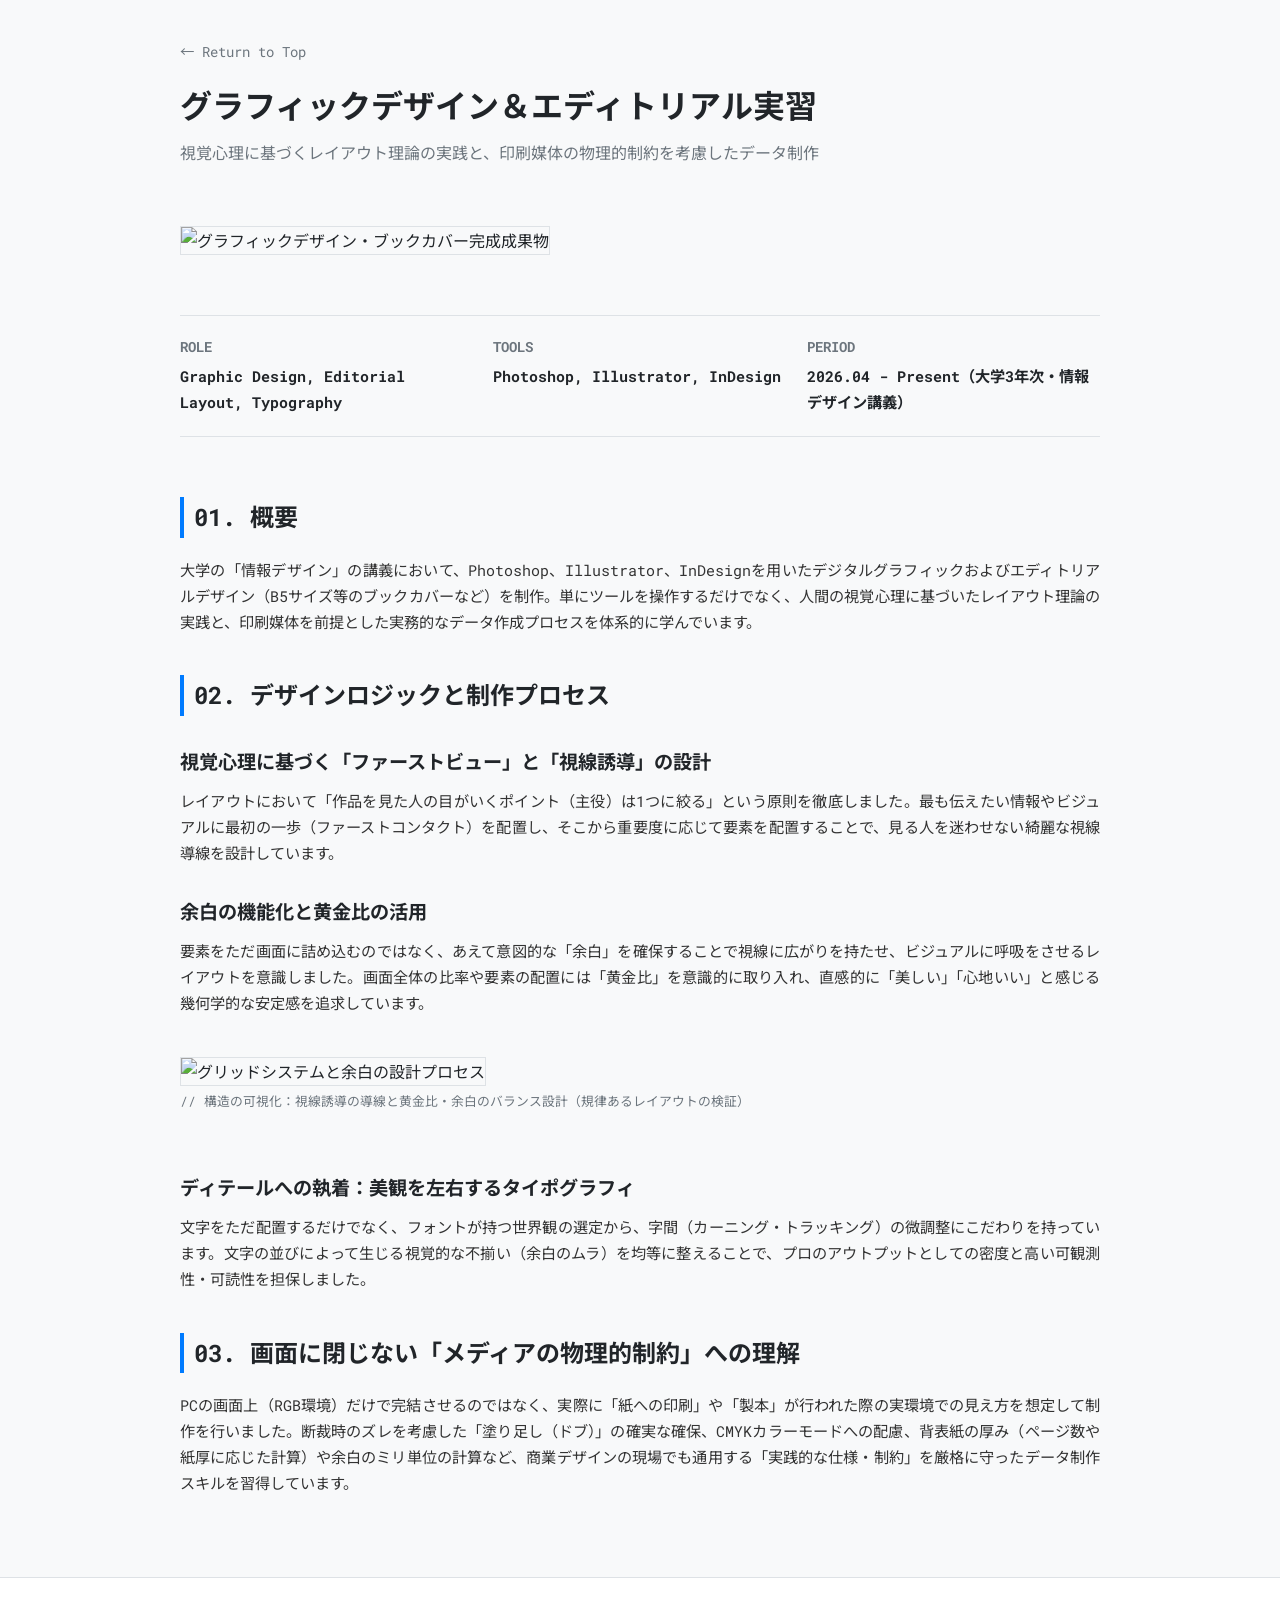
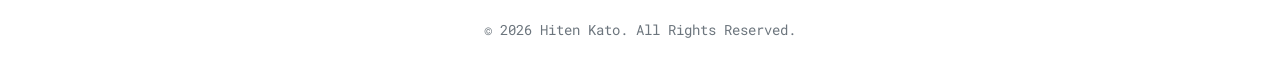
==== project-design.html @ 83e591d5 "Update project-design.html" ====
<!DOCTYPE html>
<html lang="ja">
<head>
    <meta charset="UTF-8">
    <meta name="viewport" content="width=device-width, initial-scale=1.0">
    <title>グラフィックデザイン＆エディトリアル実習 | 加藤 飛天 Portfolio</title>
    
    <link rel="preconnect" href="https://fonts.googleapis.com">
    <link rel="preconnect" href="https://fonts.gstatic.com" crossorigin>
    <link href="https://fonts.googleapis.com/css2?family=Noto+Sans+JP:wght@400;700&family=Roboto+Mono:wght@400;700&display=swap" rel="stylesheet">
    
    <link rel="stylesheet" href="css/style.css">
</head>
<body>

    <header>
        <p class="nav-back"><a href="index.html">&larr; Return to Top</a></p>
        <h1>グラフィックデザイン＆エディトリアル実習</h1>
        <p class="tagline">視覚心理に基づくレイアウト理論の実践と、印刷媒体の物理的制約を考慮したデータ制作</p>
    </header>

    <main>
        <section class="project-hero">
        <img src="images/design/design-main.jpg" alt="グラフィックデザイン・ブックカバー完成成果物" class="img-contain">
        </section>

        <section class="project-meta">
            <div class="meta-grid">
                <div>
                    <h4>Role</h4>
                    <p>Graphic Design, Editorial Layout, Typography</p>
                </div>
                <div>
                    <h4>Tools</h4>
                    <p>Photoshop, Illustrator, InDesign</p>
                </div>
                <div>
                    <h4>Period</h4>
                    <p>2026.04 - Present（大学3年次・情報デザイン講義）</p>
                </div>
            </div>
        </section>

        <section class="project-body">
            
            <div class="block">
                <h2>01. 概要</h2>
                <p>大学の「情報デザイン」の講義において、Photoshop、Illustrator、InDesignを用いたデジタルグラフィックおよびエディトリアルデザイン（B5サイズ等のブックカバーなど）を制作。単にツールを操作するだけでなく、人間の視覚心理に基づいたレイアウト理論の実践と、印刷媒体を前提とした実務的なデータ作成プロセスを体系的に学んでいます。</p>
            </div>

            <div class="block">
                <h2>02. デザインロジックと制作プロセス</h2>
                
                <h3>視覚心理に基づく「ファーストビュー」と「視線誘導」の設計</h3>
                <p>レイアウトにおいて「作品を見た人の目がいくポイント（主役）は1つに絞る」という原則を徹底しました。最も伝えたい情報やビジュアルに最初の一歩（ファーストコンタクト）を配置し、そこから重要度に応じて要素を配置することで、見る人を迷わせない綺麗な視線導線を設計しています。</p>
                
                <h3>余白の機能化と黄金比の活用</h3>
                <p>要素をただ画面に詰め込むのではなく、あえて意図的な「余白」を確保することで視線に広がりを持たせ、ビジュアルに呼吸をさせるレイアウトを意識しました。画面全体の比率や要素の配置には「黄金比」を意識的に取り入れ、直感的に「美しい」「心地いい」と感じる幾何学的な安定感を追求しています。</p>
            </div>

            <div class="block project-images-sub">
                <div class="img-container">
                    <img src="images/design/design-grid.jpg" alt="グリッドシステムと余白の設計プロセス">
                    <p class="caption">// 構造の可視化：視線誘導の導線と黄金比・余白のバランス設計（規律あるレイアウトの検証）</p>
                </div>
            </div>

            <div class="block">
                <h3>ディテールへの執着：美観を左右するタイポグラフィ</h3>
                <p>文字をただ配置するだけでなく、フォントが持つ世界観の選定から、字間（カーニング・トラッキング）の微調整にこだわりを持っています。文字の並びによって生じる視覚的な不揃い（余白のムラ）を均等に整えることで、プロのアウトプットとしての密度と高い可観測性・可読性を担保しました。</p>
            </div>

            <div class="block">
                <h2>03. 画面に閉じない「メディアの物理的制約」への理解</h2>
                <p>PCの画面上（RGB環境）だけで完結させるのではなく、実際に「紙への印刷」や「製本」が行われた際の実環境での見え方を想定して制作を行いました。断裁時のズレを考慮した「塗り足し（ドブ）」の確実な確保、CMYKカラーモードへの配慮、背表紙の厚み（ページ数や紙厚に応じた計算）や余白のミリ単位の計算など、商業デザインの現場でも通用する「実践的な仕様・制約」を厳格に守ったデータ制作スキルを習得しています。</p>
            </div>

        </section>
    </main>

    <footer>
        <p>&copy; 2026 Hiten Kato. All Rights Reserved.</p>
    </footer>

</body>
</html>
---- css/style.css ----
@charset "UTF-8";

/* ==========================================================================
   1. 共通変数・基本設定（保守性を考慮しカラーパレットを定義）
   ========================================================================== */
:root {
    --bg-color: #f8f9fa;
    --text-color: #212529;
    --accent-color: #007bff; /* 主要なボタンやリンクのアクセント */
    --card-bg: #ffffff;
    --border-color: #dee2e6;
    --max-width: 960px; /* 視線移動が広くなりすぎないよう最大幅を制限 */
}

* {
    box-sizing: border-box;
    margin: 0;
    padding: 0;
}

body {
    font-family: "Helvetica Neue", Arial, "Hiragino Kaku Gothic ProN", "Hiragino Sans", Meiryo, sans-serif;
    line-height: 1.7;
    color: var(--text-color);
    background-color: var(--bg-color);
}

/* ==========================================================================
   2. レイアウト（ヘッダー・ナビゲーション・フッター）
   ========================================================================== */
header {
    max-width: var(--max-width);
    margin: 0 auto;
    padding: 40px 20px 20px 20px;
}

header h1 {
    font-size: 2rem;
    font-weight: 700;
    margin-bottom: 5px;
}

.tagline {
    font-size: 1rem;
    color: #6c757d;
    margin-bottom: 20px;
}

nav ul {
    list-style: none;
    display: flex;
    gap: 20px;
    border-bottom: 2px solid var(--border-color);
    padding-bottom: 10px;
}

nav a {
    color: var(--text-color);
    text-decoration: none;
    font-weight: bold;
}

nav a:hover {
    color: var(--accent-color);
}

main {
    max-width: var(--max-width);
    margin: 0 auto;
    padding: 20px;
}

section {
    margin-bottom: 60px;
}

section h2 {
    font-size: 1.5rem;
    border-left: 4px solid var(--accent-color);
    padding-left: 10px;
    margin-bottom: 20px;
}

footer {
    text-align: center;
    padding: 40px 20px;
    font-size: 0.9rem;
    color: #6c757d;
    border-top: 1px solid var(--border-color);
    background-color: #ffffff;
}

/* ==========================================================================
   3. コンポーネント（Works：グリッドレイアウト）
   ========================================================================== */
/* 2カラム・3カラムへの拡張性を考慮し、CSS Gridでカードを配置 */
.works-grid {
    display: grid;
    grid-template-columns: repeat(auto-fit, minmax(280px, 1fr));
    gap: 30px;
}

.work-card {
    background-color: var(--card-bg);
    border: 1px solid var(--border-color);
    border-radius: 8px;
    overflow: hidden;
    display: flex;
    flex-direction: column;
    padding: 20px;
    transition: transform 0.2s ease, box-shadow 0.2s ease;
}

/* ホバー時の挙動（インタラクションへの配慮をアピール） */
.work-card:hover {
    transform: translateY(-5px);
    box-shadow: 0 10px 20px rgba(0,0,0,0.05);
}

.work-card img {
    width: 100%;
    height: 180px;
    object-fit: cover; /* 画像の比率を崩さずにトリミング */
    background-color: #e9ecef; /* 画像読み込み前のフォールバックカラー */
    border-radius: 4px;
    margin-bottom: 15px;
}

.work-card h3 {
    font-size: 1.15rem;
    margin-bottom: 10px;
}

.work-card p {
    font-size: 0.9rem;
    color: #495057;
    margin-bottom: 20px;
    flex-grow: 1; /* テキスト量に関わらずボタンの位置を最下部に揃える */
}

/* 汎用ボタンスタイル */
.btn {
    display: inline-block;
    text-align: center;
    background-color: var(--text-color);
    color: #ffffff;
    text-decoration: none;
    padding: 8px 16px;
    border-radius: 4px;
    font-size: 0.9rem;
    font-weight: bold;
    transition: background-color 0.2s ease;
}

.btn:hover {
    background-color: var(--accent-color);
}

/* ==========================================================================
   4. コンポーネント（Skills：リストレイアウト）
   ========================================================================== */
#skills ul {
    list-style: none;
}

#skills li {
    margin-bottom: 12px;
    padding-bottom: 12px;
    border-bottom: 1px dashed var(--border-color);
}

#skills li:last-child {
    border-bottom: none;
}
/* ==========================================================================
   5. 個別ページ（Project Detail）用のインダストリアル・スタイル
   ========================================================================== */

/* 全体のフォントをAIテンプレから、プロ仕様の硬質ゴシック＋等幅に変更 */
body {
    font-family: "Roboto Mono", "Noto Sans JP", sans-serif;
}

.nav-back {
    font-size: 0.9rem;
    margin-bottom: 15px;
}

.nav-back a {
    color: #6c757d;
    text-decoration: none;
}

/* メインビジュアル：ドロップシャドウなどの無難な装飾を排し、断ち切りに近いソリッドな配置 */
.project-hero img {
    width: 100%;
    height: auto;
    max-height: 500px;
    object-fit: cover;
    border: 1px solid var(--border-color);
}

/* メタデータエリア：エンジニアの仕様書（データシート）のような無機質で機能的なデザイン */
.project-meta {
    margin-top: 30px;
    padding: 20px 0;
    border-top: 1px solid var(--border-color);
    border-bottom: 1px solid var(--border-color);
}

.meta-grid {
    display: grid;
    grid-template-columns: repeat(auto-fit, minmax(200px, 1fr));
    gap: 20px;
}

.meta-grid h4 {
    font-size: 0.85rem;
    text-transform: uppercase;
    color: #6c757d;
    margin-bottom: 5px;
    font-weight: 700;
}

.meta-grid p {
    font-size: 0.95rem;
    font-weight: bold;
}

/* 本文エリア */
.project-body h3 {
    font-size: 1.2rem;
    margin: 30px 0 10px 0;
    color: var(--text-color);
}

.project-body p {
    font-size: 0.95rem;
    color: #333333;
    margin-bottom: 20px;
    text-align: justify; /* テキストの左右端を揃えて美観を向上 */
}

.project-body .block {
    margin-bottom: 40px;
}

/* 画像比較エリア：2枚の画像を綺麗に横並びにする */
.project-images-sub {
    display: flex;
    gap: 20px;
    flex-wrap: wrap;
    margin: 30px 0;
}

.project-images-sub .img-container {
    flex: 1;
    min-width: 280px;
}

.project-images-sub img {
    width: 100%;
    height: auto;
    border: 1px solid var(--border-color);
}

.project-images-sub .caption {
    font-size: 0.8rem;
    color: #6c757d;
    margin-top: 5px;
}
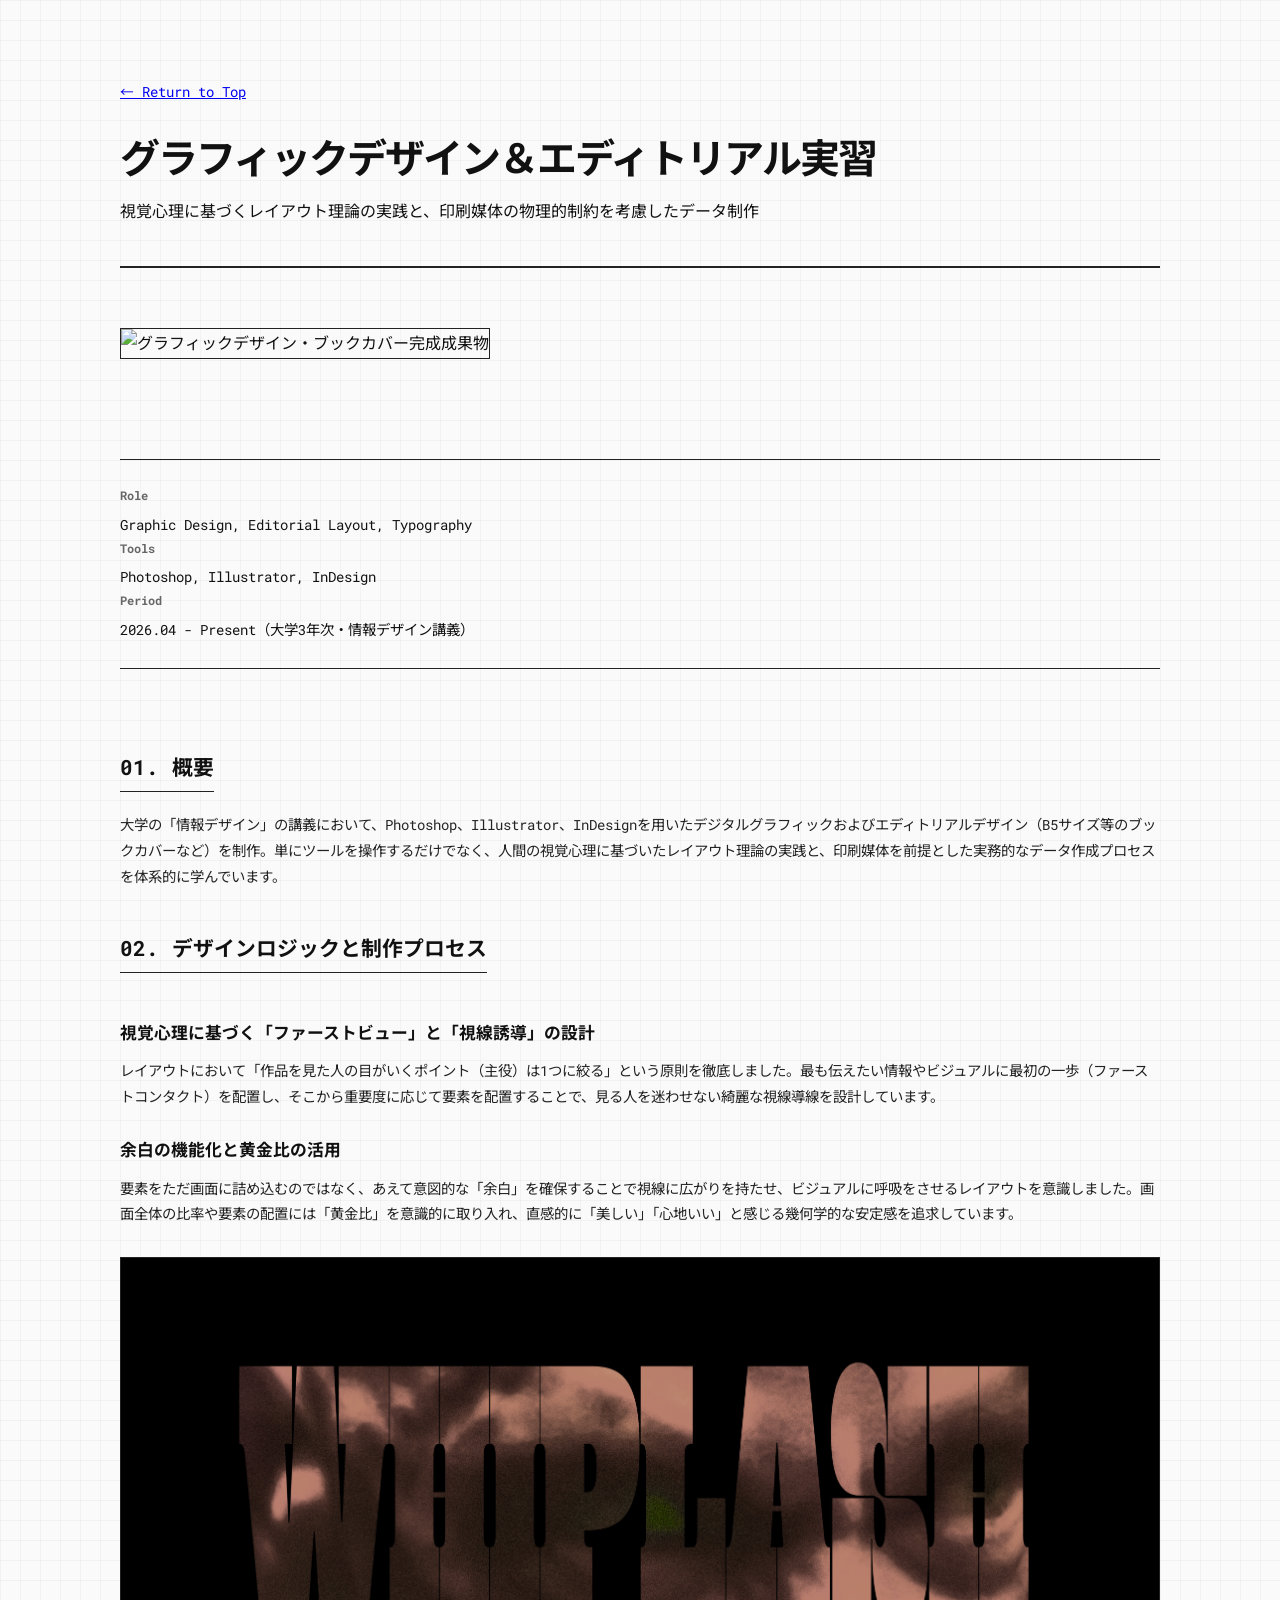
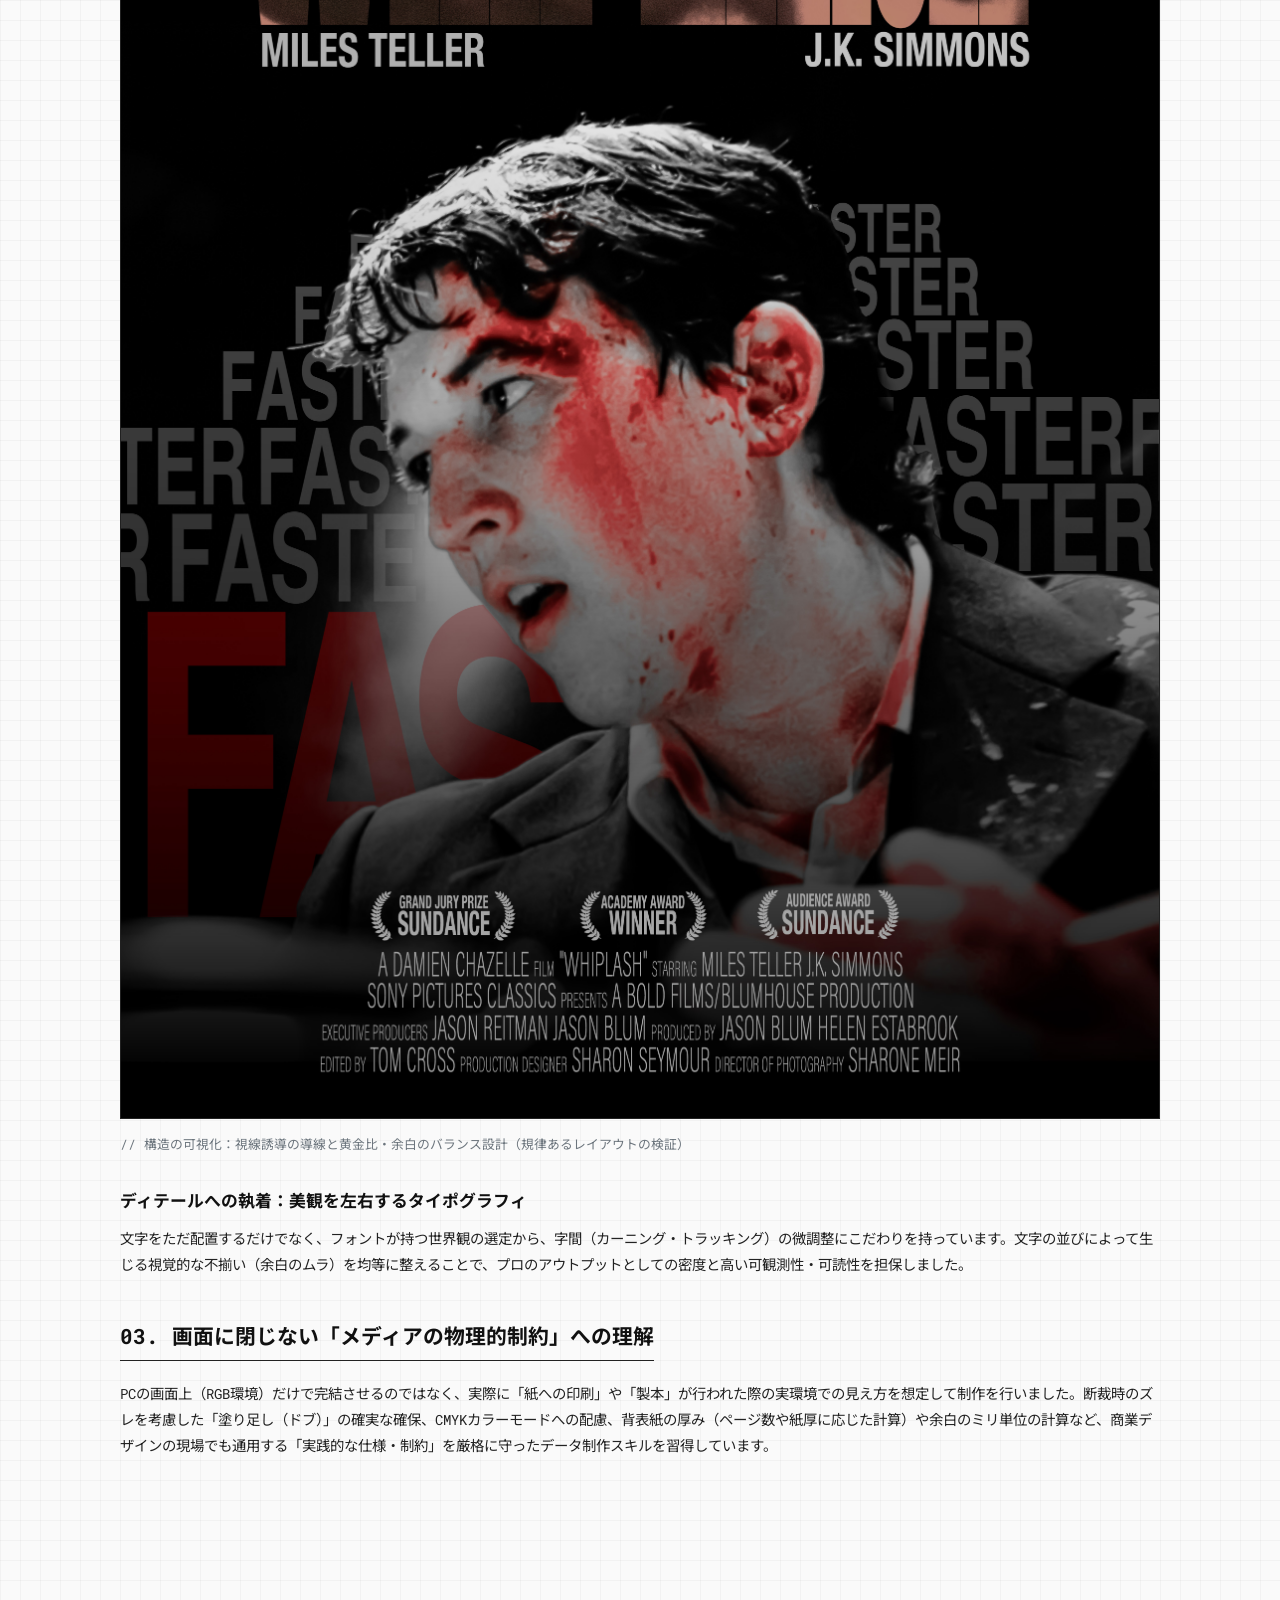
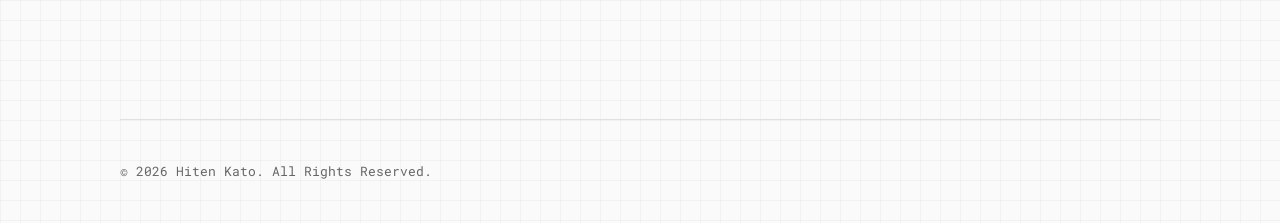
==== commit af0e02ed: "Update project-design.html" ====
--- a/project-design.html
+++ b/project-design.html
@@ -60,7 +60,7 @@
 
             <div class="block project-images-sub">
                 <div class="img-container">
-                    <img src="images/design/design-grid.jpg" alt="グリッドシステムと余白の設計プロセス">
+                    <img src="images/design/design-grid.jpg" alt="グリッドシステムと余白の設計プロセス" class="img-vertical">
                     <p class="caption">// 構造の可視化：視線誘導の導線と黄金比・余白のバランス設計（規律あるレイアウトの検証）</p>
                 </div>
             </div>
--- a/css/style.css
+++ b/css/style.css
@@ -1,15 +1,17 @@
 @charset "UTF-8";
 
 /* ==========================================================================
-   1. 共通変数・基本設定（保守性を考慮しカラーパレットを定義）
+   1. デザインシステム・変数の定義（インダストリアル・ミニマリズム）
    ========================================================================== */
 :root {
-    --bg-color: #f8f9fa;
-    --text-color: #212529;
-    --accent-color: #007bff; /* 主要なボタンやリンクのアクセント */
-    --card-bg: #ffffff;
-    --border-color: #dee2e6;
-    --max-width: 960px; /* 視線移動が広くなりすぎないよう最大幅を制限 */
+    --bg-color: #fafafa;
+    --text-color: #111111;
+    --text-muted: #666666;
+    --accent-color: #000000;
+    --border-color: #222222;
+    --border-light: #e0e0e0;
+    --max-width: 1040px;
+    --grid-size: 20px;
 }
 
 * {
@@ -19,233 +21,294 @@
 }
 
 body {
-    font-family: "Helvetica Neue", Arial, "Hiragino Kaku Gothic ProN", "Hiragino Sans", Meiryo, sans-serif;
-    line-height: 1.7;
+    font-family: "Roboto Mono", "Noto Sans JP", sans-serif;
+    line-height: 1.8;
     color: var(--text-color);
     background-color: var(--bg-color);
-}
-
-/* ==========================================================================
-   2. レイアウト（ヘッダー・ナビゲーション・フッター）
+    background-image: 
+        linear-gradient(to right, rgba(0, 0, 0, 0.03) 1px, transparent 1px),
+        linear-gradient(to bottom, rgba(0, 0, 0, 0.03) 1px, transparent 1px);
+    background-size: var(--grid-size) var(--grid-size);
+    padding: 0 20px;
+}
+
+/* ==========================================================================
+   2. レイアウト ＆ 構造（ヘッダー・ナビゲーション）
    ========================================================================== */
 header {
     max-width: var(--max-width);
     margin: 0 auto;
-    padding: 40px 20px 20px 20px;
+    padding: 80px 0 40px 0;
+    border-bottom: 2px solid var(--border-color);
 }
 
 header h1 {
-    font-size: 2rem;
-    font-weight: 700;
-    margin-bottom: 5px;
-}
-
-.tagline {
-    font-size: 1rem;
-    color: #6c757d;
-    margin-bottom: 20px;
+    font-size: 2.5rem;
+    font-weight: 700;
+    letter-spacing: -0.05em;
+    line-height: 1.2;
+    margin-bottom: 15px;
+}
+
+nav {
+    margin-top: 40px;
 }
 
 nav ul {
     list-style: none;
     display: flex;
-    gap: 20px;
-    border-bottom: 2px solid var(--border-color);
-    padding-bottom: 10px;
+    justify-content: flex-end;
+    gap: 30px;
 }
 
 nav a {
     color: var(--text-color);
     text-decoration: none;
-    font-weight: bold;
-}
-
-nav a:hover {
-    color: var(--accent-color);
+    font-size: 0.9rem;
+    font-weight: 700;
+    text-transform: uppercase;
+    position: relative;
+}
+
+nav a::after {
+    content: '';
+    position: absolute;
+    bottom: -4px;
+    left: 0;
+    width: 0;
+    height: 2px;
+    background-color: var(--text-color);
+    transition: width 0.2s ease;
+}
+
+nav a:hover::after {
+    width: 100%;
 }
 
 main {
     max-width: var(--max-width);
     margin: 0 auto;
-    padding: 20px;
+    padding: 60px 0;
 }
 
 section {
-    margin-bottom: 60px;
+    margin-bottom: 100px;
 }
 
 section h2 {
-    font-size: 1.5rem;
-    border-left: 4px solid var(--accent-color);
-    padding-left: 10px;
-    margin-bottom: 20px;
-}
-
-footer {
-    text-align: center;
-    padding: 40px 20px;
-    font-size: 0.9rem;
-    color: #6c757d;
-    border-top: 1px solid var(--border-color);
-    background-color: #ffffff;
-}
-
-/* ==========================================================================
-   3. コンポーネント（Works：グリッドレイアウト）
-   ========================================================================== */
-/* 2カラム・3カラムへの拡張性を考慮し、CSS Gridでカードを配置 */
+    font-size: 1.25rem;
+    font-weight: 700;
+    text-transform: uppercase;
+    margin-bottom: 40px;
+    display: inline-block;
+    border-bottom: 2px solid var(--border-color);
+    padding-bottom: 5px;
+}
+
+/* ==========================================================================
+   3. コンポーネント（Works：ソリッド・データ構造）
+   ========================================================================== */
 .works-grid {
     display: grid;
-    grid-template-columns: repeat(auto-fit, minmax(280px, 1fr));
-    gap: 30px;
+    grid-template-columns: repeat(auto-fit, minmax(450px, 1fr));
+    gap: 40px;
 }
 
 .work-card {
-    background-color: var(--card-bg);
-    border: 1px solid var(--border-color);
-    border-radius: 8px;
-    overflow: hidden;
     display: flex;
     flex-direction: column;
-    padding: 20px;
-    transition: transform 0.2s ease, box-shadow 0.2s ease;
-}
-
-/* ホバー時の挙動（インタラクションへの配慮をアピール） */
+    border: 1px solid var(--border-color);
+    background-color: #ffffff;
+    padding: 0;
+    transition: background-color 0.2s ease;
+}
+
 .work-card:hover {
-    transform: translateY(-5px);
-    box-shadow: 0 10px 20px rgba(0,0,0,0.05);
+    background-color: #f0f0f0;
 }
 
 .work-card img {
     width: 100%;
-    height: 180px;
-    object-fit: cover; /* 画像の比率を崩さずにトリミング */
-    background-color: #e9ecef; /* 画像読み込み前のフォールバックカラー */
-    border-radius: 4px;
+    height: 260px;
+    object-fit: cover;
+    border-bottom: 1px solid var(--border-color);
+}
+
+.work-card-content {
+    padding: 25px;
+    display: flex;
+    flex-direction: column;
+    flex-grow: 1;
+}
+
+.work-card h3 {
+    font-size: 1.2rem;
+    font-weight: 700;
     margin-bottom: 15px;
-}
-
-.work-card h3 {
-    font-size: 1.15rem;
-    margin-bottom: 10px;
+    line-height: 1.4;
 }
 
 .work-card p {
-    font-size: 0.9rem;
-    color: #495057;
-    margin-bottom: 20px;
-    flex-grow: 1; /* テキスト量に関わらずボタンの位置を最下部に揃える */
-}
-
-/* 汎用ボタンスタイル */
+    font-size: 0.85rem;
+    color: #444444;
+    margin-bottom: 30px;
+    flex-grow: 1;
+}
+
 .btn {
     display: inline-block;
-    text-align: center;
+    align-self: flex-start;
     background-color: var(--text-color);
     color: #ffffff;
     text-decoration: none;
-    padding: 8px 16px;
-    border-radius: 4px;
+    padding: 10px 20px;
+    font-size: 0.8rem;
+    font-weight: 700;
+    text-transform: uppercase;
+    letter-spacing: 0.05em;
+    transition: all 0.2s ease;
+    border: 1px solid var(--border-color);
+}
+
+.btn:hover {
+    background-color: #ffffff;
+    color: var(--text-color);
+}
+
+/* ==========================================================================
+   4. About ＆ Skills セクションの最適化
+   ========================================================================== */
+.profile-container {
+    max-width: 700px;
+    font-size: 1rem;
+    line-height: 1.9;
+}
+
+.about-flex-container {
+    display: flex;
+    gap: 50px;
+    align-items: flex-start;
+    flex-wrap: wrap;
+    background-color: #ffffff;
+    border: 1px solid var(--border-color);
+    padding: 40px;
+}
+
+.profile-thumb {
+    flex: 0 0 240px;
+    width: 240px;
+    height: 240px;
+    border: 1px solid var(--border-color);
+    background-color: #e9ecef;
+}
+
+.profile-thumb img {
+    width: 100%;
+    height: 100%;
+    object-fit: cover;
+}
+
+.profile-text {
+    flex: 1;
+    min-width: 300px;
+}
+
+.profile-text h3 {
+    font-size: 1.4rem;
+    font-weight: 700;
+    margin-bottom: 5px;
+}
+
+.profile-sub {
+    font-size: 0.85rem;
+    color: var(--text-muted);
+    margin-bottom: 20px;
+    font-weight: 700;
+}
+
+.profile-text p {
     font-size: 0.9rem;
-    font-weight: bold;
-    transition: background-color 0.2s ease;
-}
-
-.btn:hover {
-    background-color: var(--accent-color);
-}
-
-/* ==========================================================================
-   4. コンポーネント（Skills：リストレイアウト）
-   ========================================================================== */
+    line-height: 1.8;
+    color: #222222;
+    text-align: justify;
+}
+
 #skills ul {
     list-style: none;
+    display: grid;
+    grid-template-columns: repeat(auto-fit, minmax(220px, 1fr));
+    gap: 20px;
 }
 
 #skills li {
-    margin-bottom: 12px;
-    padding-bottom: 12px;
-    border-bottom: 1px dashed var(--border-color);
-}
-
-#skills li:last-child {
-    border-bottom: none;
-}
-/* ==========================================================================
-   5. 個別ページ（Project Detail）用のインダストリアル・スタイル
-   ========================================================================== */
-
-/* 全体のフォントをAIテンプレから、プロ仕様の硬質ゴシック＋等幅に変更 */
-body {
-    font-family: "Roboto Mono", "Noto Sans JP", sans-serif;
-}
-
+    border: 1px solid var(--border-light);
+    background-color: #ffffff;
+    padding: 20px;
+}
+
+#skills li strong {
+    display: block;
+    font-size: 0.85rem;
+    text-transform: uppercase;
+    color: var(--text-muted);
+    margin-bottom: 8px;
+}
+
+/* ==========================================================================
+   5. 個別ページ（Project Detail）用のレイアウト調整
+   ========================================================================== */
 .nav-back {
-    font-size: 0.9rem;
-    margin-bottom: 15px;
-}
-
-.nav-back a {
-    color: #6c757d;
-    text-decoration: none;
-}
-
-/* メインビジュアル：ドロップシャドウなどの無難な装飾を排し、断ち切りに近いソリッドな配置 */
+    font-size: 0.85rem;
+    margin-bottom: 30px;
+}
+
 .project-hero img {
     width: 100%;
     height: auto;
-    max-height: 500px;
+    max-height: 550px;
     object-fit: cover;
     border: 1px solid var(--border-color);
 }
 
-/* メタデータエリア：エンジニアの仕様書（データシート）のような無機質で機能的なデザイン */
+.project-hero img.img-contain {
+    max-height: none;
+    object-fit: contain;
+}
+
 .project-meta {
-    margin-top: 30px;
-    padding: 20px 0;
+    margin: 40px 0;
+    padding: 25px 0;
     border-top: 1px solid var(--border-color);
     border-bottom: 1px solid var(--border-color);
 }
 
-.meta-grid {
-    display: grid;
-    grid-template-columns: repeat(auto-fit, minmax(200px, 1fr));
-    gap: 20px;
-}
-
 .meta-grid h4 {
-    font-size: 0.85rem;
-    text-transform: uppercase;
-    color: #6c757d;
+    font-size: 0.75rem;
+    color: var(--text-muted);
     margin-bottom: 5px;
-    font-weight: 700;
 }
 
 .meta-grid p {
-    font-size: 0.95rem;
-    font-weight: bold;
-}
-
-/* 本文エリア */
+    font-size: 0.9rem;
+}
+
+.project-body h2 {
+    font-size: 1.3rem;
+    margin: 40px 0 20px 0;
+    border-bottom: 1px solid var(--border-color);
+    padding-bottom: 5px;
+}
+
 .project-body h3 {
-    font-size: 1.2rem;
-    margin: 30px 0 10px 0;
-    color: var(--text-color);
+    font-size: 1.05rem;
+    margin: 25px 0 10px 0;
 }
 
 .project-body p {
-    font-size: 0.95rem;
-    color: #333333;
-    margin-bottom: 20px;
-    text-align: justify; /* テキストの左右端を揃えて美観を向上 */
-}
-
-.project-body .block {
-    margin-bottom: 40px;
-}
-
-/* 画像比較エリア：2枚の画像を綺麗に横並びにする */
+    font-size: 0.9rem;
+    color: #222222;
+}
+
 .project-images-sub {
     display: flex;
     gap: 20px;
@@ -269,3 +332,127 @@
     color: #6c757d;
     margin-top: 5px;
 }
+
+footer {
+    max-width: var(--max-width);
+    margin: 100px auto 0 auto;
+    text-align: left;
+    padding: 40px 0;
+    font-size: 0.8rem;
+    color: var(--text-muted);
+    border-top: 1px solid var(--border-light);
+}
+
+/* ==========================================================================
+   6. インダストリアル・フェードイン（スクロールアニメーション）
+   ========================================================================== */
+.js-fade-in {
+    opacity: 0;
+    transform: translateY(40px);
+    transition: opacity 1.0s cubic-bezier(0.25, 1, 0.5, 1), transform 1.0s cubic-bezier(0.25, 1, 0.5, 1);
+    will-change: opacity, transform;
+}
+
+.js-fade-in.is-visible {
+    opacity: 1;
+    transform: translateY(0);
+}
+
+.works-grid .work-card:nth-child(1) { transition-delay: 0.0s; }
+.works-grid .work-card:nth-child(2) { transition-delay: 0.2s; }
+.works-grid .work-card:nth-child(3) { transition-delay: 0.4s; }
+.works-grid .work-card:nth-child(4) { transition-delay: 0.6s; }
+
+/* ==========================================================================
+   7. レスポンシブ対応（モバイル最適化）
+   ========================================================================== */
+@media screen and (max-width: 768px) {
+    body {
+        padding: 0 15px;
+    }
+
+    header {
+        padding: 40px 0 20px 0;
+        width: 100%;
+    }
+
+    header h1 {
+        font-size: 1.8rem;
+        line-height: 1.1;
+        margin-bottom: 20px;
+    }
+
+    nav ul {
+        justify-content: flex-start;
+        gap: 20px;
+    }
+
+    nav a {
+        font-size: 0.8rem;
+    }
+
+    main {
+        padding: 30px 0;
+        width: 100%;
+    }
+
+    section {
+        margin-bottom: 60px;
+    }
+
+    .works-grid {
+        grid-template-columns: 1fr;
+        gap: 25px;
+    }
+
+    .work-card img {
+        height: 200px;
+    }
+
+    .work-card-content {
+        padding: 20px;
+    }
+
+    .work-card h3 {
+        font-size: 1.1rem;
+    }
+
+    .about-flex-container {
+        flex-direction: column;
+        gap: 30px;
+        padding: 25px;
+    }
+
+    .profile-thumb {
+        flex: 0 0 auto;
+        width: 100%;
+        height: auto;
+        aspect-ratio: 1 / 1;
+    }
+
+    .profile-text {
+        width: 100%;
+    }
+
+    #skills ul {
+        grid-template-columns: repeat(auto-fit, minmax(140px, 1fr));
+        gap: 15px;
+    }
+
+    #skills li {
+        padding: 15px;
+    }
+
+    .project-hero img {
+        max-height: 300px;
+    }
+
+    .project-images-sub {
+        flex-direction: column;
+        gap: 15px;
+    }
+
+    .project-images-sub .img-container {
+        width: 100%;
+    }
+}
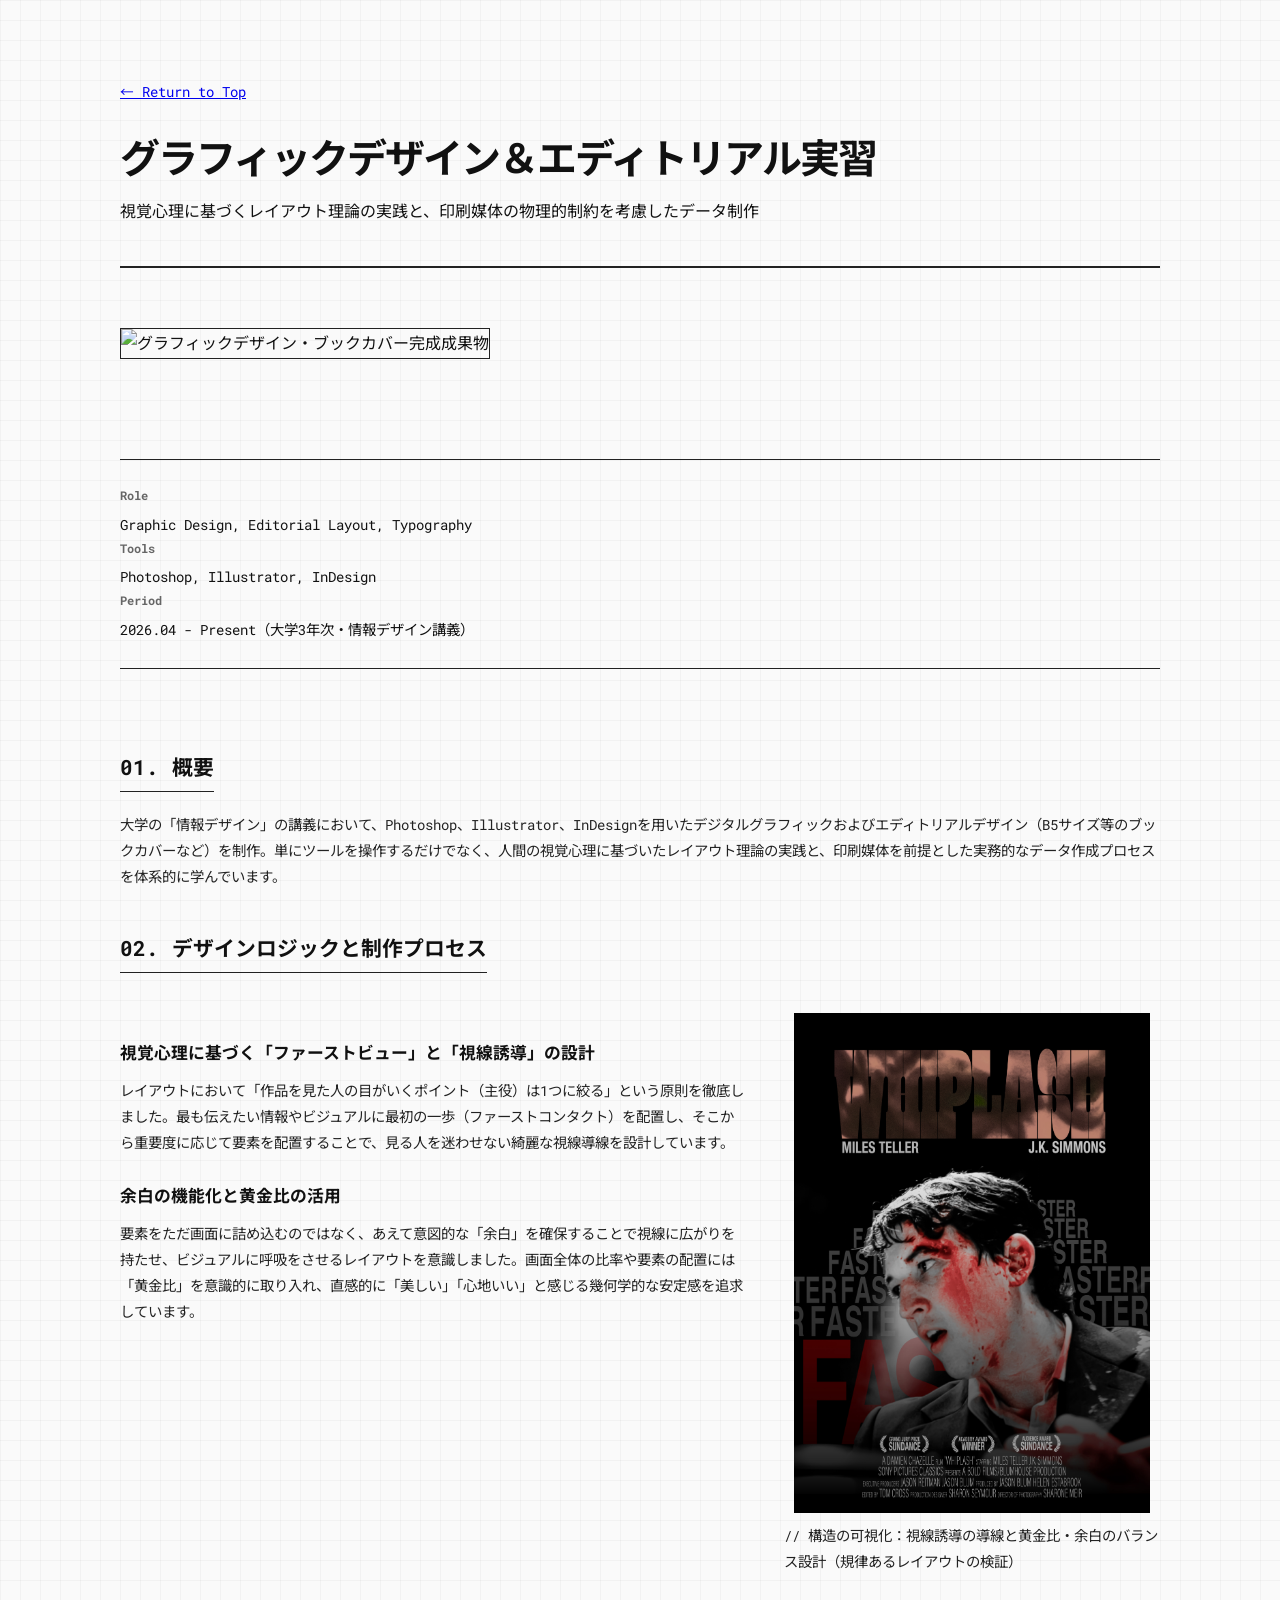
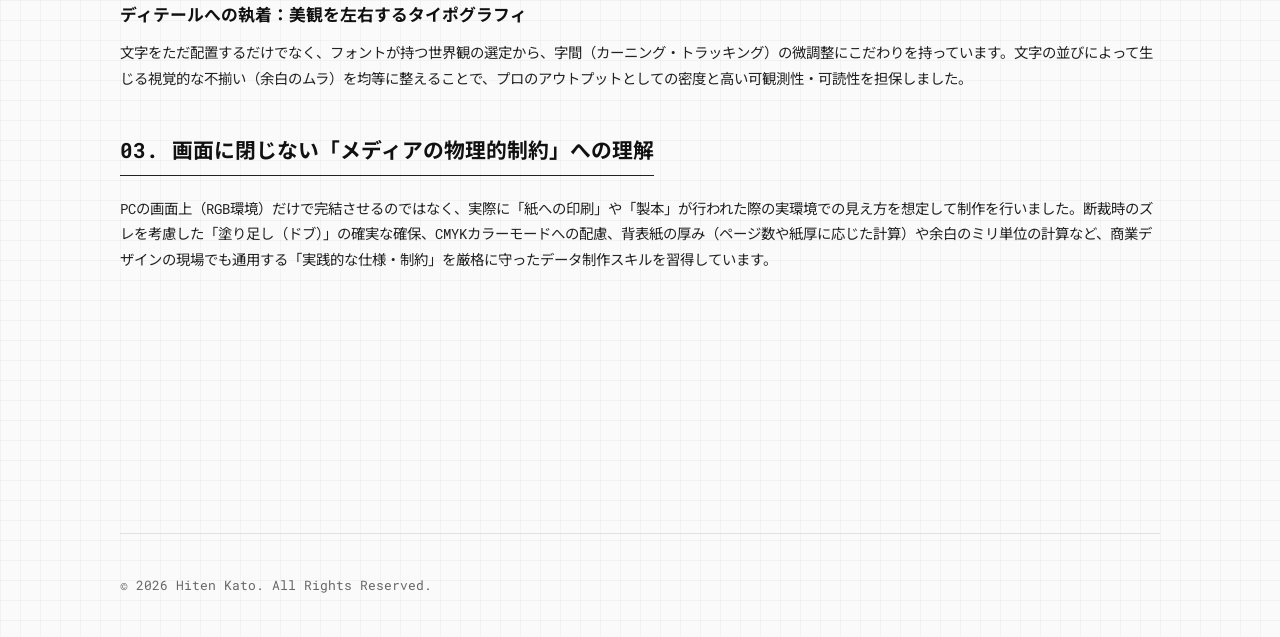
==== commit fe030058: "Update project-design.html" ====
--- a/project-design.html
+++ b/project-design.html
@@ -50,18 +50,22 @@
 
             <div class="block">
                 <h2>02. デザインロジックと制作プロセス</h2>
-                
-                <h3>視覚心理に基づく「ファーストビュー」と「視線誘導」の設計</h3>
-                <p>レイアウトにおいて「作品を見た人の目がいくポイント（主役）は1つに絞る」という原則を徹底しました。最も伝えたい情報やビジュアルに最初の一歩（ファーストコンタクト）を配置し、そこから重要度に応じて要素を配置することで、見る人を迷わせない綺麗な視線導線を設計しています。</p>
-                
-                <h3>余白の機能化と黄金比の活用</h3>
-                <p>要素をただ画面に詰め込むのではなく、あえて意図的な「余白」を確保することで視線に広がりを持たせ、ビジュアルに呼吸をさせるレイアウトを意識しました。画面全体の比率や要素の配置には「黄金比」を意識的に取り入れ、直感的に「美しい」「心地いい」と感じる幾何学的な安定感を追求しています。</p>
-            </div>
-
-            <div class="block project-images-sub">
-                <div class="img-container">
+    
+                <div class="project-split-container">
+        
+                    <div class="split-text">
+                        <h3>視覚心理に基づく「ファーストビュー」と「視線誘導」の設計</h3>
+                        <p>レイアウトにおいて「作品を見た人の目がいくポイント（主役）は1つに絞る」という原則を徹底しました。最も伝えたい情報やビジュアルに最初の一歩（ファーストコンタクト）を配置し、そこから重要度に応じて要素を配置することで、見る人を迷わせない綺麗な視線導線を設計しています。</p>
+            
+                        <h3>余白の機能化と黄金比の活用</h3>
+                        <p>要素をただ画面に詰め込むのではなく、あえて意図的な「余白」を確保することで視線に広がりを持たせ、ビジュアルに呼吸をさせるレイアウトを意識しました。画面全体の比率や要素の配置には「黄金比」を意識的に取り入れ、直感的に「美しい」「心地いい」と感じる幾何学的な安定感を追求しています。</p>
+                </div>
+        
+                <div class="split-image-container">
                     <img src="images/design/design-grid.jpg" alt="グリッドシステムと余白の設計プロセス" class="img-vertical">
                     <p class="caption">// 構造の可視化：視線誘導の導線と黄金比・余白のバランス設計（規律あるレイアウトの検証）</p>
+                </div>
+        
                 </div>
             </div>
 
--- a/css/style.css
+++ b/css/style.css
@@ -456,3 +456,65 @@
         width: 100%;
     }
 }
+/* ==========================================================================
+   12. 縦型画像（ポスター等）の巨大化防止・上限設定
+   ========================================================================== */
+/* 縦長画像が画面の大半を占拠するのを防ぐため、高さの上限を500pxに制限。
+   width: auto と組み合わせることで、アスペクト比を崩さずにスマートに縮小表示。
+*/
+.project-body img.img-vertical {
+    display: block;
+    max-height: 540px;  /* 画面内に説明文と画像が同時に収まる最適な高さ */
+    width: auto;        /* 横幅100%を解除し、比率に合わせて自動縮小 */
+    margin: 0 0 10px 0; /* 左揃えのインダストリアルなレイアウトを維持 */
+}
+
+/* ==========================================================================
+   13. 個別ページ用：テキスト・画像 左右分割（2カラム）レイアウト
+   ========================================================================== */
+
+/* PC環境ではFlexboxを使用し、テキストと縦長画像を美しく左右に整列。
+   align-items: flex-start により、画像の高さにテキストが引っ張られるのを防止。
+*/
+.project-split-container {
+    display: flex;
+    gap: 40px; /* 2カラム間のソリッドな余白を確保 */
+    align-items: flex-start;
+    margin-top: 20px;
+}
+
+/* 左側テキスト：全体の60%の幅を割り当て、読みやすさを担保 */
+.split-text {
+    flex: 0 0 60%;
+}
+
+/* 右側画像：残りの領域を充当し、画像がはみ出さないようにマキシマムを指定 */
+.split-image-container {
+    flex: 1;
+    min-width: 0; /* Flexbox内の画像縮小バグを防止するセーフティ */
+}
+
+/* 2カラム内の縦型画像スタイルを上書き最適化 */
+.split-image-container img.img-vertical {
+    width: 100%;       /* 親コンテナ（右側エリア）の幅にピタッと合わせる */
+    max-height: 500px; /* PC画面で一目で全体が収まる高さに微調整 */
+    object-fit: contain;
+    margin: 0 0 10px 0;
+}
+
+/* モバイル環境（スマホ画面）でのフォールバック処理をメディアクエリで明示 */
+@media screen and (max-width: 768px) {
+    .project-split-container {
+        flex-direction: column; /* スマホでは強制的に縦並び1カラムへ変更 */
+        gap: 20px;
+    }
+    
+    .split-text,
+    .split-image-container {
+        width: 100%; /* 横幅いっぱいに広げる */
+    }
+    
+    .split-image-container img.img-vertical {
+        max-height: 400px; /* スマホの画面高に合わせて上限をタイトに */
+    }
+}
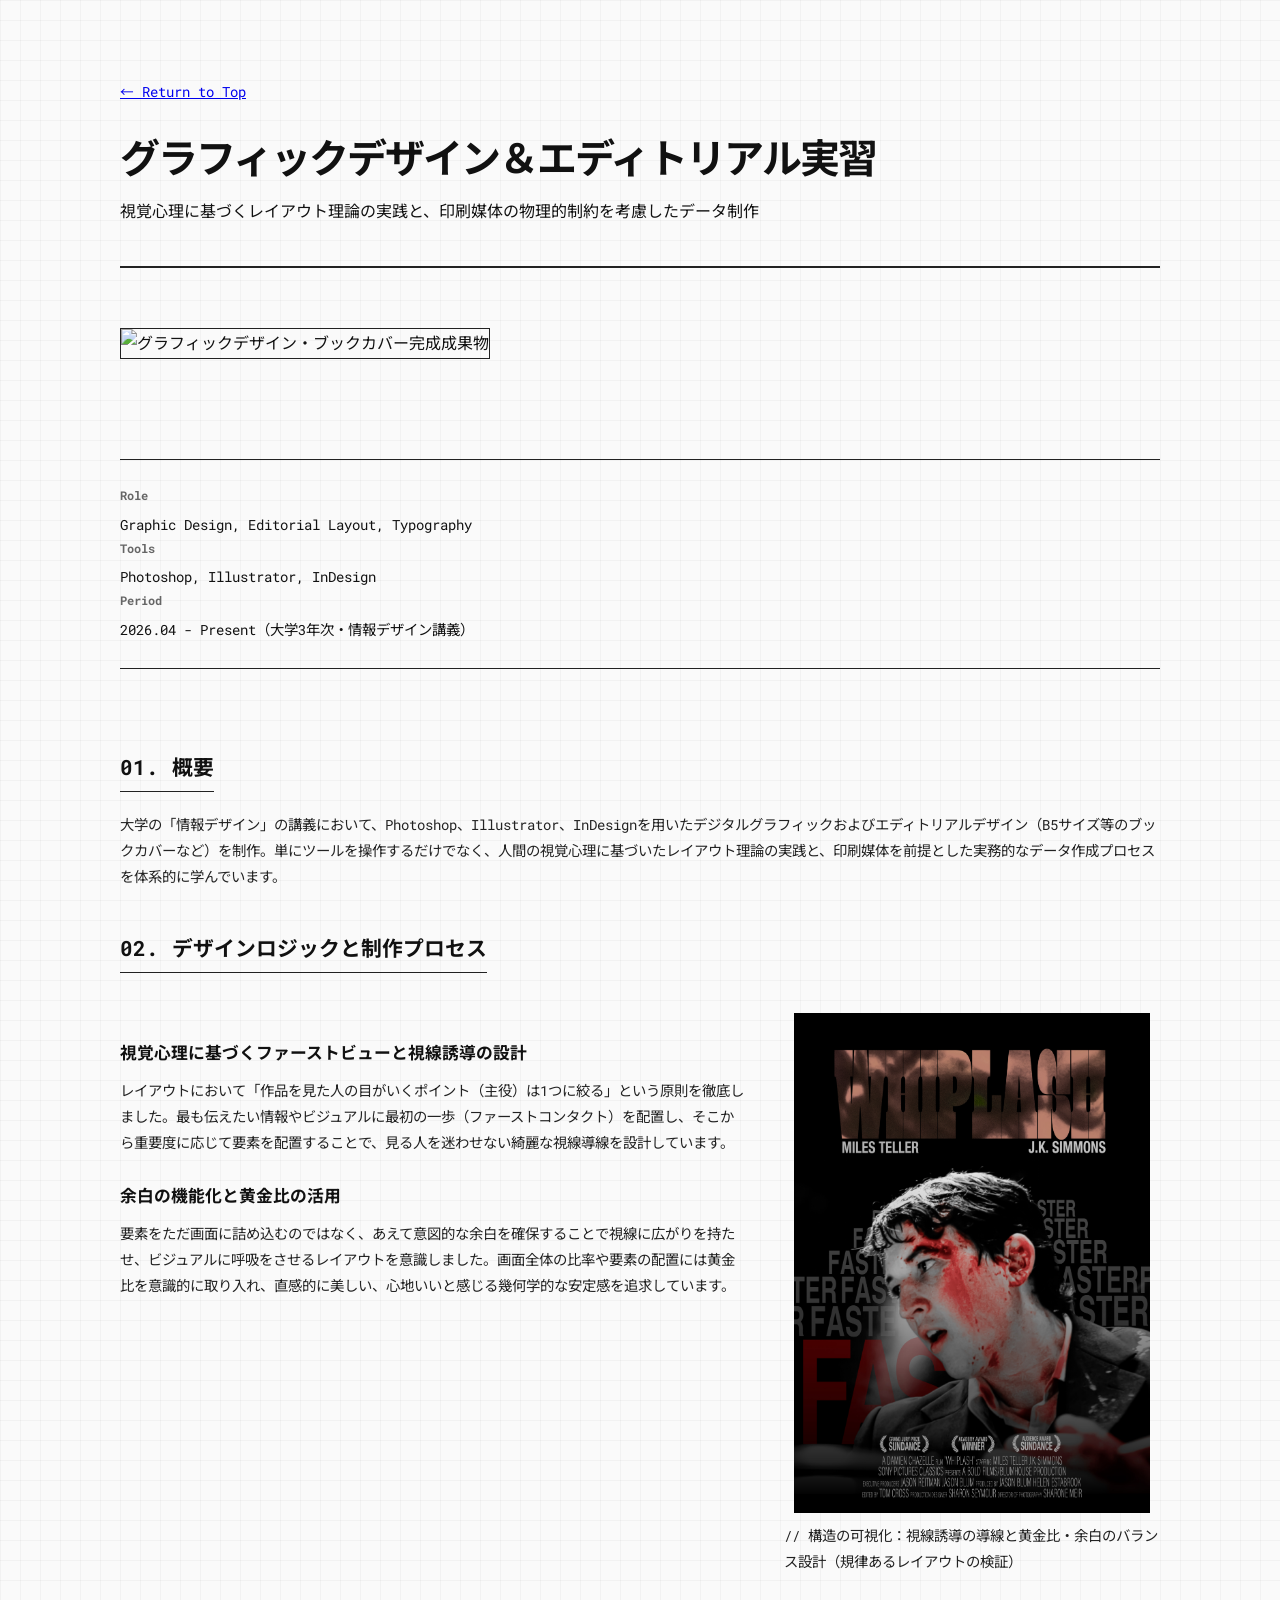
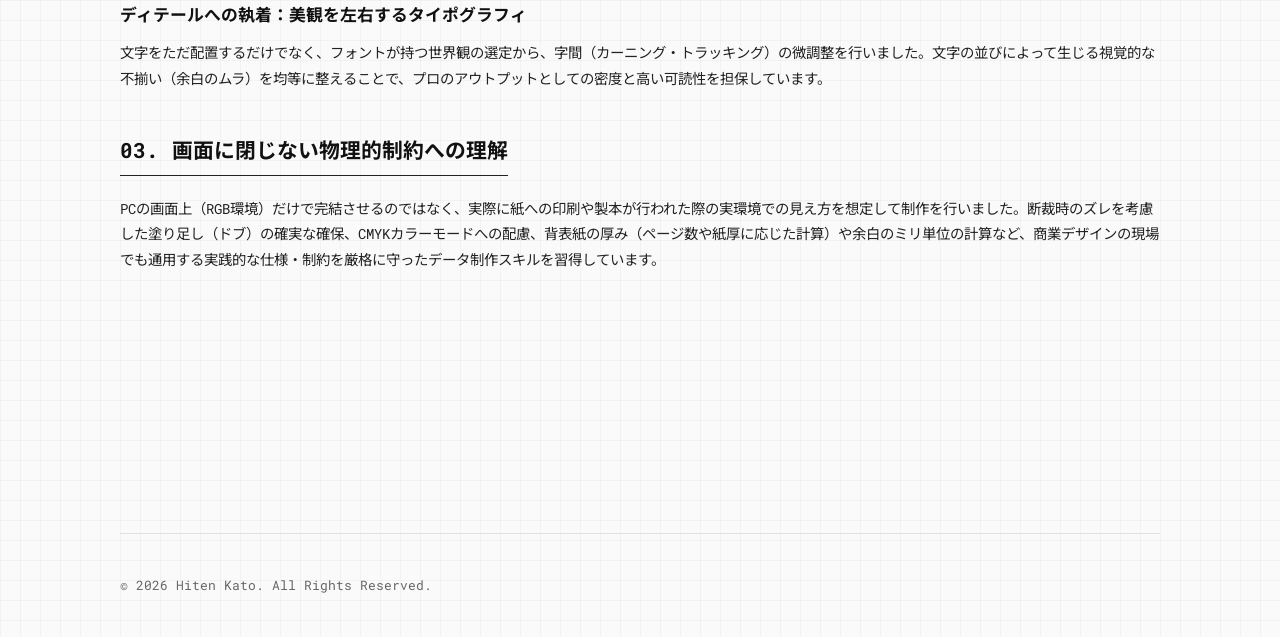
==== commit bde3c809: "Update project-design.html" ====
--- a/project-design.html
+++ b/project-design.html
@@ -41,45 +41,45 @@
             </div>
         </section>
 
-        <section class="project-body">
+    <section class="project-body">
+        
+        <div class="block">
+            <h2>01. 概要</h2>
+            <p>大学の「情報デザイン」の講義において、Photoshop、Illustrator、InDesignを用いたデジタルグラフィックおよびエディトリアルデザイン（B5サイズ等のブックカバーなど）を制作。単にツールを操作するだけでなく、人間の視覚心理に基づいたレイアウト理論の実践と、印刷媒体を前提とした実務的なデータ作成プロセスを体系的に学んでいます。</p>
+        </div>
+    
+        <div class="block">
+            <h2>02. デザインロジックと制作プロセス</h2>
             
-            <div class="block">
-                <h2>01. 概要</h2>
-                <p>大学の「情報デザイン」の講義において、Photoshop、Illustrator、InDesignを用いたデジタルグラフィックおよびエディトリアルデザイン（B5サイズ等のブックカバーなど）を制作。単にツールを操作するだけでなく、人間の視覚心理に基づいたレイアウト理論の実践と、印刷媒体を前提とした実務的なデータ作成プロセスを体系的に学んでいます。</p>
-            </div>
-
-            <div class="block">
-                <h2>02. デザインロジックと制作プロセス</h2>
-    
-                <div class="project-split-container">
-        
-                    <div class="split-text">
-                        <h3>視覚心理に基づく「ファーストビュー」と「視線誘導」の設計</h3>
-                        <p>レイアウトにおいて「作品を見た人の目がいくポイント（主役）は1つに絞る」という原則を徹底しました。最も伝えたい情報やビジュアルに最初の一歩（ファーストコンタクト）を配置し、そこから重要度に応じて要素を配置することで、見る人を迷わせない綺麗な視線導線を設計しています。</p>
-            
-                        <h3>余白の機能化と黄金比の活用</h3>
-                        <p>要素をただ画面に詰め込むのではなく、あえて意図的な「余白」を確保することで視線に広がりを持たせ、ビジュアルに呼吸をさせるレイアウトを意識しました。画面全体の比率や要素の配置には「黄金比」を意識的に取り入れ、直感的に「美しい」「心地いい」と感じる幾何学的な安定感を追求しています。</p>
+            <div class="project-split-container">
+                
+                <div class="split-text">
+                    <h3>視覚心理に基づくファーストビューと視線誘導の設計</h3>
+                    <p>レイアウトにおいて「作品を見た人の目がいくポイント（主役）は1つに絞る」という原則を徹底しました。最も伝えたい情報やビジュアルに最初の一歩（ファーストコンタクト）を配置し、そこから重要度に応じて要素を配置することで、見る人を迷わせない綺麗な視線導線を設計しています。</p>
+                    
+                    <h3>余白の機能化と黄金比の活用</h3>
+                    <p>要素をただ画面に詰め込むのではなく、あえて意図的な余白を確保することで視線に広がりを持たせ、ビジュアルに呼吸をさせるレイアウトを意識しました。画面全体の比率や要素の配置には黄金比を意識的に取り入れ、直感的に美しい、心地いいと感じる幾何学的な安定感を追求しています。</p>
                 </div>
-        
+                
                 <div class="split-image-container">
                     <img src="images/design/design-grid.jpg" alt="グリッドシステムと余白の設計プロセス" class="img-vertical">
                     <p class="caption">// 構造の可視化：視線誘導の導線と黄金比・余白のバランス設計（規律あるレイアウトの検証）</p>
                 </div>
-        
-                </div>
+                
             </div>
-
-            <div class="block">
-                <h3>ディテールへの執着：美観を左右するタイポグラフィ</h3>
-                <p>文字をただ配置するだけでなく、フォントが持つ世界観の選定から、字間（カーニング・トラッキング）の微調整にこだわりを持っています。文字の並びによって生じる視覚的な不揃い（余白のムラ）を均等に整えることで、プロのアウトプットとしての密度と高い可観測性・可読性を担保しました。</p>
-            </div>
-
-            <div class="block">
-                <h2>03. 画面に閉じない「メディアの物理的制約」への理解</h2>
-                <p>PCの画面上（RGB環境）だけで完結させるのではなく、実際に「紙への印刷」や「製本」が行われた際の実環境での見え方を想定して制作を行いました。断裁時のズレを考慮した「塗り足し（ドブ）」の確実な確保、CMYKカラーモードへの配慮、背表紙の厚み（ページ数や紙厚に応じた計算）や余白のミリ単位の計算など、商業デザインの現場でも通用する「実践的な仕様・制約」を厳格に守ったデータ制作スキルを習得しています。</p>
-            </div>
-
-        </section>
+        </div>
+    
+        <div class="block">
+            <h3>ディテールへの執着：美観を左右するタイポグラフィ</h3>
+            <p>文字をただ配置するだけでなく、フォントが持つ世界観の選定から、字間（カーニング・トラッキング）の微調整を行いました。文字の並びによって生じる視覚的な不揃い（余白のムラ）を均等に整えることで、プロのアウトプットとしての密度と高い可読性を担保しています。</p>
+        </div>
+    
+        <div class="block">
+            <h2>03. 画面に閉じない物理的制約への理解</h2>
+            <p>PCの画面上（RGB環境）だけで完結させるのではなく、実際に紙への印刷や製本が行われた際の実環境での見え方を想定して制作を行いました。断裁時のズレを考慮した塗り足し（ドブ）の確実な確保、CMYKカラーモードへの配慮、背表紙の厚み（ページ数や紙厚に応じた計算）や余白のミリ単位の計算など、商業デザインの現場でも通用する実践的な仕様・制約を厳格に守ったデータ制作スキルを習得しています。</p>
+        </div>
+    
+    </section>
     </main>
 
     <footer>
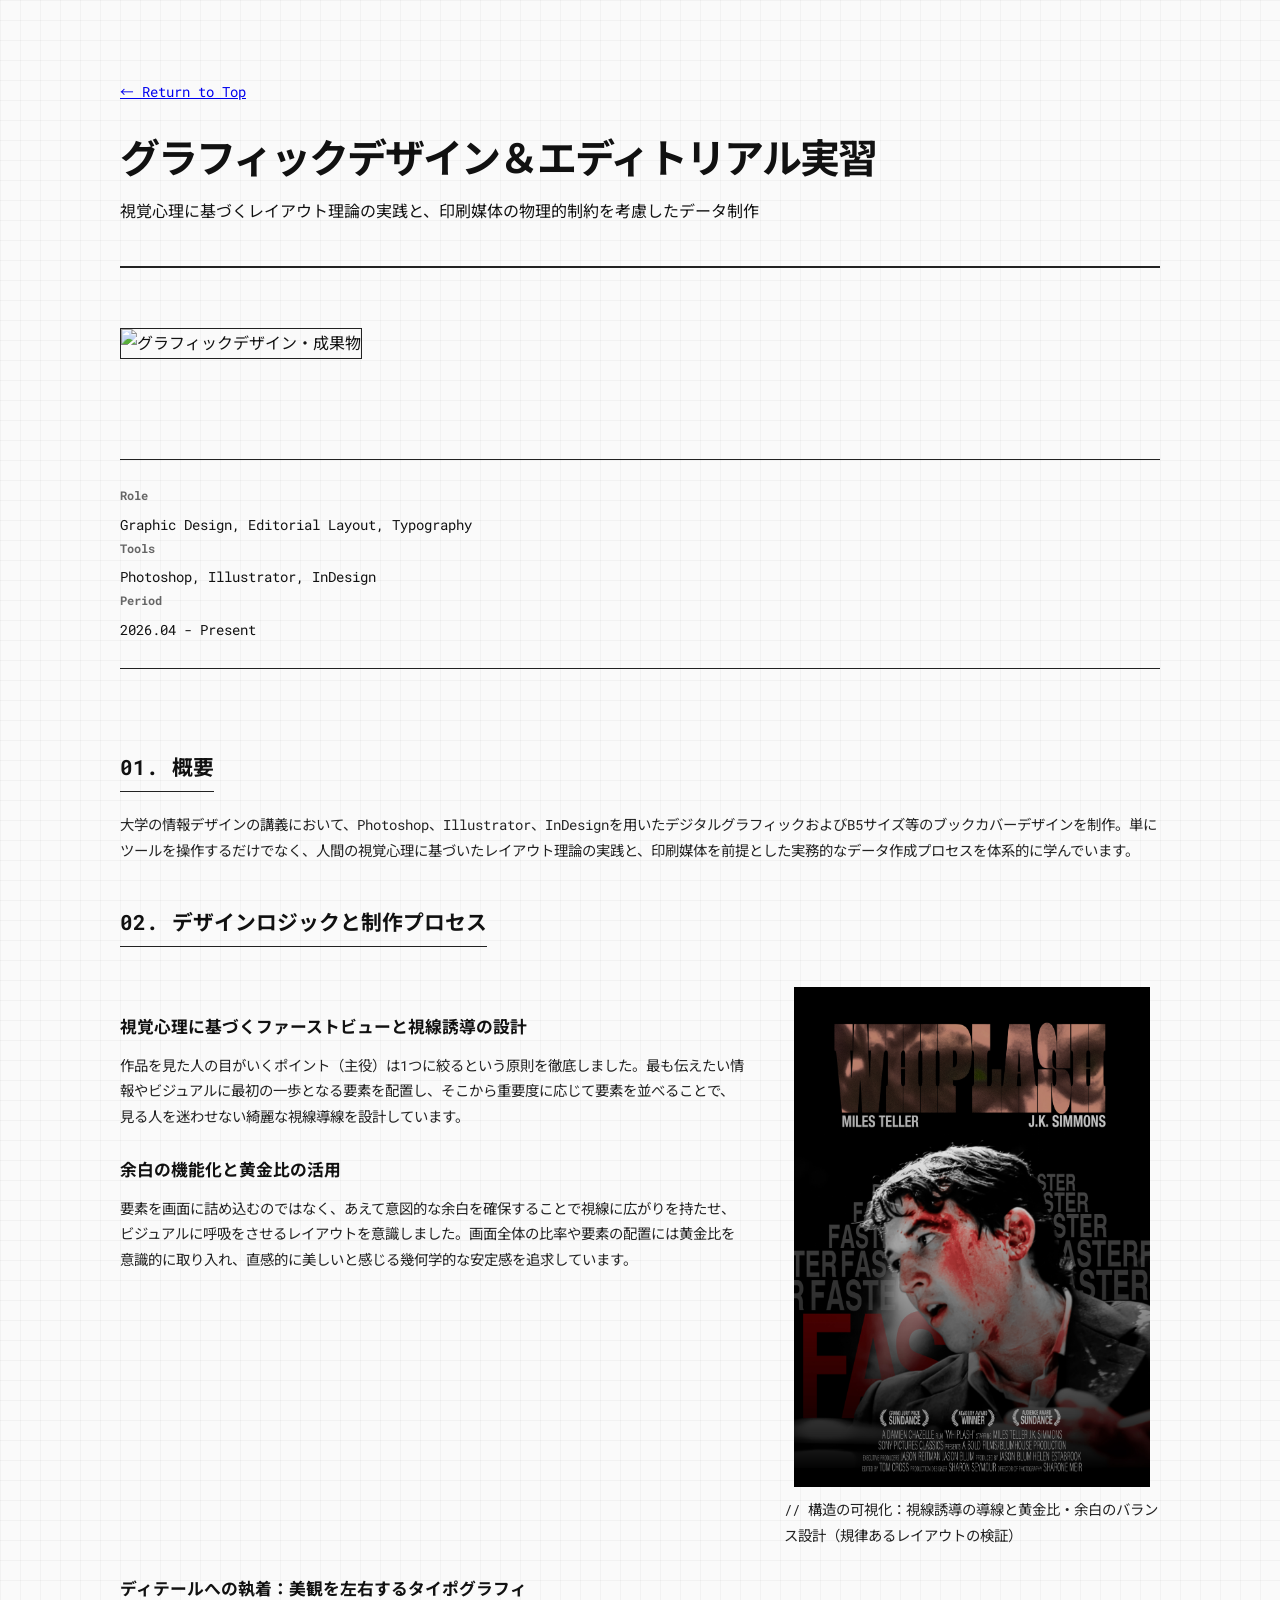
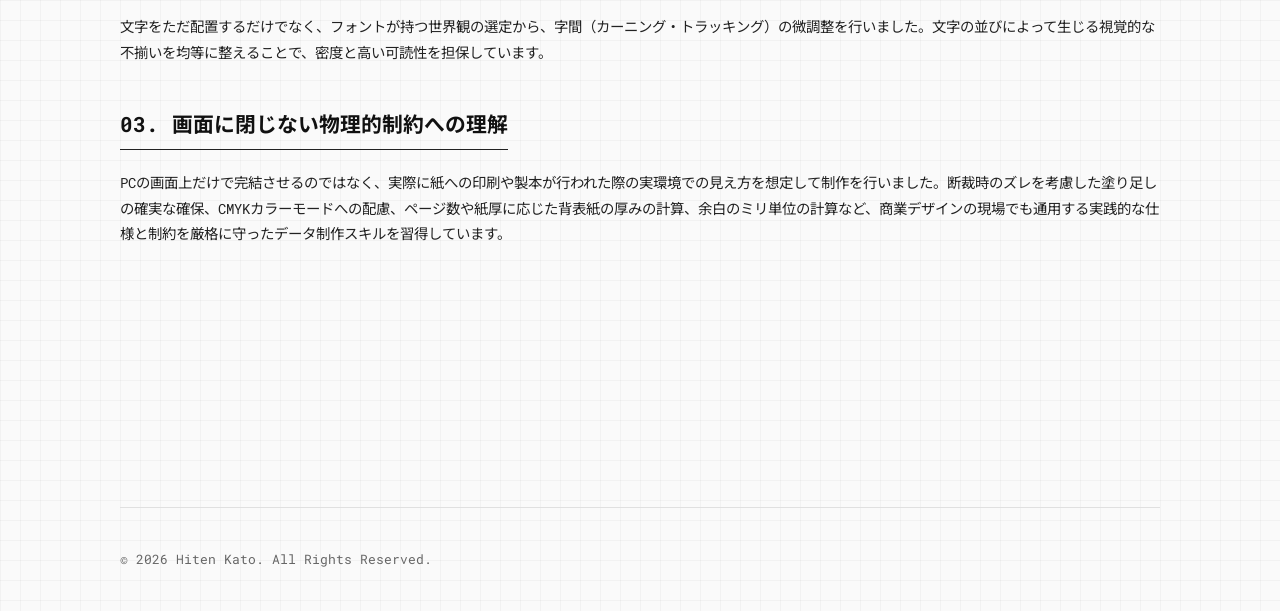
==== commit 4c10ff86: "Update project-design.html" ====
--- a/project-design.html
+++ b/project-design.html
@@ -21,7 +21,7 @@
 
     <main>
         <section class="project-hero">
-        <img src="images/design/design-main.jpg" alt="グラフィックデザイン・ブックカバー完成成果物" class="img-contain">
+            <img src="images/design/design-main.jpg" alt="グラフィックデザイン・成果物" class="img-contain">
         </section>
 
         <section class="project-meta">
@@ -36,55 +36,56 @@
                 </div>
                 <div>
                     <h4>Period</h4>
-                    <p>2026.04 - Present（大学3年次・情報デザイン講義）</p>
+                    <p>2026.04 - Present</p>
                 </div>
             </div>
         </section>
 
-    <section class="project-body">
-        
-        <div class="block">
-            <h2>01. 概要</h2>
-            <p>大学の「情報デザイン」の講義において、Photoshop、Illustrator、InDesignを用いたデジタルグラフィックおよびエディトリアルデザイン（B5サイズ等のブックカバーなど）を制作。単にツールを操作するだけでなく、人間の視覚心理に基づいたレイアウト理論の実践と、印刷媒体を前提とした実務的なデータ作成プロセスを体系的に学んでいます。</p>
-        </div>
-    
-        <div class="block">
-            <h2>02. デザインロジックと制作プロセス</h2>
+        <section class="project-body">
             
-            <div class="project-split-container">
+            <div class="block">
+                <h2>01. 概要</h2>
+                <p>大学の情報デザインの講義において、Photoshop、Illustrator、InDesignを用いたデジタルグラフィックおよびB5サイズ等のブックカバーデザインを制作。単にツールを操作するだけでなく、人間の視覚心理に基づいたレイアウト理論の実践と、印刷媒体を前提とした実務的なデータ作成プロセスを体系的に学んでいます。</p>
+            </div>
+
+            <div class="block">
+                <h2>02. デザインロジックと制作プロセス</h2>
                 
-                <div class="split-text">
-                    <h3>視覚心理に基づくファーストビューと視線誘導の設計</h3>
-                    <p>レイアウトにおいて「作品を見た人の目がいくポイント（主役）は1つに絞る」という原則を徹底しました。最も伝えたい情報やビジュアルに最初の一歩（ファーストコンタクト）を配置し、そこから重要度に応じて要素を配置することで、見る人を迷わせない綺麗な視線導線を設計しています。</p>
+                <div class="project-split-container">
                     
-                    <h3>余白の機能化と黄金比の活用</h3>
-                    <p>要素をただ画面に詰め込むのではなく、あえて意図的な余白を確保することで視線に広がりを持たせ、ビジュアルに呼吸をさせるレイアウトを意識しました。画面全体の比率や要素の配置には黄金比を意識的に取り入れ、直感的に美しい、心地いいと感じる幾何学的な安定感を追求しています。</p>
+                    <div class="split-text">
+                        <h3>視覚心理に基づくファーストビューと視線誘導の設計</h3>
+                        <p>作品を見た人の目がいくポイント（主役）は1つに絞るという原則を徹底しました。最も伝えたい情報やビジュアルに最初の一歩となる要素を配置し、そこから重要度に応じて要素を並べることで、見る人を迷わせない綺麗な視線導線を設計しています。</p>
+                        
+                        <h3>余白の機能化と黄金比の活用</h3>
+                        <p>要素を画面に詰め込むのではなく、あえて意図的な余白を確保することで視線に広がりを持たせ、ビジュアルに呼吸をさせるレイアウトを意識しました。画面全体の比率や要素の配置には黄金比を意識的に取り入れ、直感的に美しいと感じる幾何学的な安定感を追求しています。</p>
+                    </div>
+                    
+                    <div class="split-image-container">
+                        <img src="images/design/design-grid.jpg" alt="グリッドシステムと余白の設計プロセス" class="img-vertical">
+                        <p class="caption">// 構造の可視化：視線誘導の導線と黄金比・余白のバランス設計（規律あるレイアウトの検証）</p>
+                    </div>
+                    
                 </div>
-                
-                <div class="split-image-container">
-                    <img src="images/design/design-grid.jpg" alt="グリッドシステムと余白の設計プロセス" class="img-vertical">
-                    <p class="caption">// 構造の可視化：視線誘導の導線と黄金比・余白のバランス設計（規律あるレイアウトの検証）</p>
-                </div>
-                
             </div>
-        </div>
-    
-        <div class="block">
-            <h3>ディテールへの執着：美観を左右するタイポグラフィ</h3>
-            <p>文字をただ配置するだけでなく、フォントが持つ世界観の選定から、字間（カーニング・トラッキング）の微調整を行いました。文字の並びによって生じる視覚的な不揃い（余白のムラ）を均等に整えることで、プロのアウトプットとしての密度と高い可読性を担保しています。</p>
-        </div>
-    
-        <div class="block">
-            <h2>03. 画面に閉じない物理的制約への理解</h2>
-            <p>PCの画面上（RGB環境）だけで完結させるのではなく、実際に紙への印刷や製本が行われた際の実環境での見え方を想定して制作を行いました。断裁時のズレを考慮した塗り足し（ドブ）の確実な確保、CMYKカラーモードへの配慮、背表紙の厚み（ページ数や紙厚に応じた計算）や余白のミリ単位の計算など、商業デザインの現場でも通用する実践的な仕様・制約を厳格に守ったデータ制作スキルを習得しています。</p>
-        </div>
-    
-    </section>
+
+            <div class="block">
+                <h3>ディテールへの執着：美観を左右するタイポグラフィ</h3>
+                <p>文字をただ配置するだけでなく、フォントが持つ世界観の選定から、字間（カーニング・トラッキング）の微調整を行いました。文字の並びによって生じる視覚的な不揃いを均等に整えることで、密度と高い可読性を担保しています。</p>
+            </div>
+
+            <div class="block">
+                <h2>03. 画面に閉じない物理的制約への理解</h2>
+                <p>PCの画面上だけで完結させるのではなく、実際に紙への印刷や製本が行われた際の実環境での見え方を想定して制作を行いました。断裁時のズレを考慮した塗り足しの確実な確保、CMYKカラーモードへの配慮、ページ数や紙厚に応じた背表紙の厚みの計算、余白のミリ単位の計算など、商業デザインの現場でも通用する実践的な仕様と制約を厳格に守ったデータ制作スキルを習得しています。</p>
+            </div>
+
+        </section>
     </main>
 
     <footer>
         <p>&copy; 2026 Hiten Kato. All Rights Reserved.</p>
     </footer>
 
+    <script src="js/main.js"></script>
 </body>
 </html>
--- a/css/style.css
+++ b/css/style.css
@@ -518,3 +518,91 @@
         max-height: 400px; /* スマホの画面高に合わせて上限をタイトに */
     }
 }
+/* ==========================================================================
+   14. 作品①専用：横流しギャラリー（CSS Scroll Snap）＆ ADPミニ画像レイアウト
+   ========================================================================== */
+
+/* 02最後：横スクロール・ギャラリー
+   overflow-x: auto と scroll-snap-type により、JavaScriptなしで滑らかな1枚止まりを実現
+*/
+.project-gallery-slider {
+    display: flex;
+    gap: 20px;
+    overflow-x: auto;
+    scroll-snap-type: x mandatory;
+    padding-bottom: 10px;
+    -webkit-overflow-scrolling: touch; /* iOSでのスクロールを滑らかにする対策 */
+}
+
+/* スライダー内の各要素：1画面に1.5枚〜2枚見えるように幅を制限 */
+.slider-item {
+    flex: 0 0 60%; /* PC画面で程よく次の画像が見える絶妙なサイズ（60%） */
+    scroll-snap-align: start; /* スクロールが止まる位置を画像の左端に固定 */
+    min-width: 300px;
+}
+
+.slider-item img {
+    width: 100%;
+    height: 360px;
+    object-fit: cover;
+    border: 1px solid var(--border-color);
+}
+
+/* 03：ADP演習用の小さめ2連画像
+   max-width を抑え、テキストの邪魔をしないサイズ感に制限
+*/
+.project-adp-thumbs {
+    display: flex;
+    gap: 20px;
+    margin-top: 25px;
+    max-width: 700px; /* テキストの幅（700px）に揃えて締まりを出す */
+}
+
+.project-adp-thumbs .thumb-container {
+    flex: 1;
+}
+
+.project-adp-thumbs img {
+    width: 100%;
+    height: 180px; /* 高さを抑えて「小さめの画像」を維持 */
+    object-fit: cover;
+    border: 1px solid var(--border-color);
+}
+
+/* モバイル環境での最適化：スライダーの幅を広げ、2連画像を縦並びに */
+@media screen and (max-width: 768px) {
+    .slider-item {
+        flex: 0 0 85%; /* スマホでは1枚が大きく見えるように調整 */
+    }
+    
+    .slider-item img {
+        height: 240px;
+    }
+    
+    .project-adp-thumbs {
+        flex-direction: column;
+        gap: 15px;
+    }
+    
+    .project-adp-thumbs img {
+        height: 160px;
+    }
+}
+/* ==========================================================================
+   15. スライダー内画像のスタイル競合バグ修正（最優先適用）
+   ========================================================================== */
+/* セクション5の全般画像設定（width: 100%; height: auto;）がスライダー内に
+   干渉するのを防ぐため、詳細度を上げて明示的に上書き再定義。
+*/
+.project-gallery-slider .slider-item img {
+    width: 100% !important;  /* 親要素である .slider-item の幅（60%）に完全に固定 */
+    height: 360px !important; /* 高さを360pxに固定して、縦への巨大化を防止 */
+    object-fit: cover;
+}
+
+/* スマホ環境下での高さの上書き設定 */
+@media screen and (max-width: 768px) {
+    .project-gallery-slider .slider-item img {
+        height: 240px !important; /* スマホでは高さを240pxに縮小 */
+    }
+}
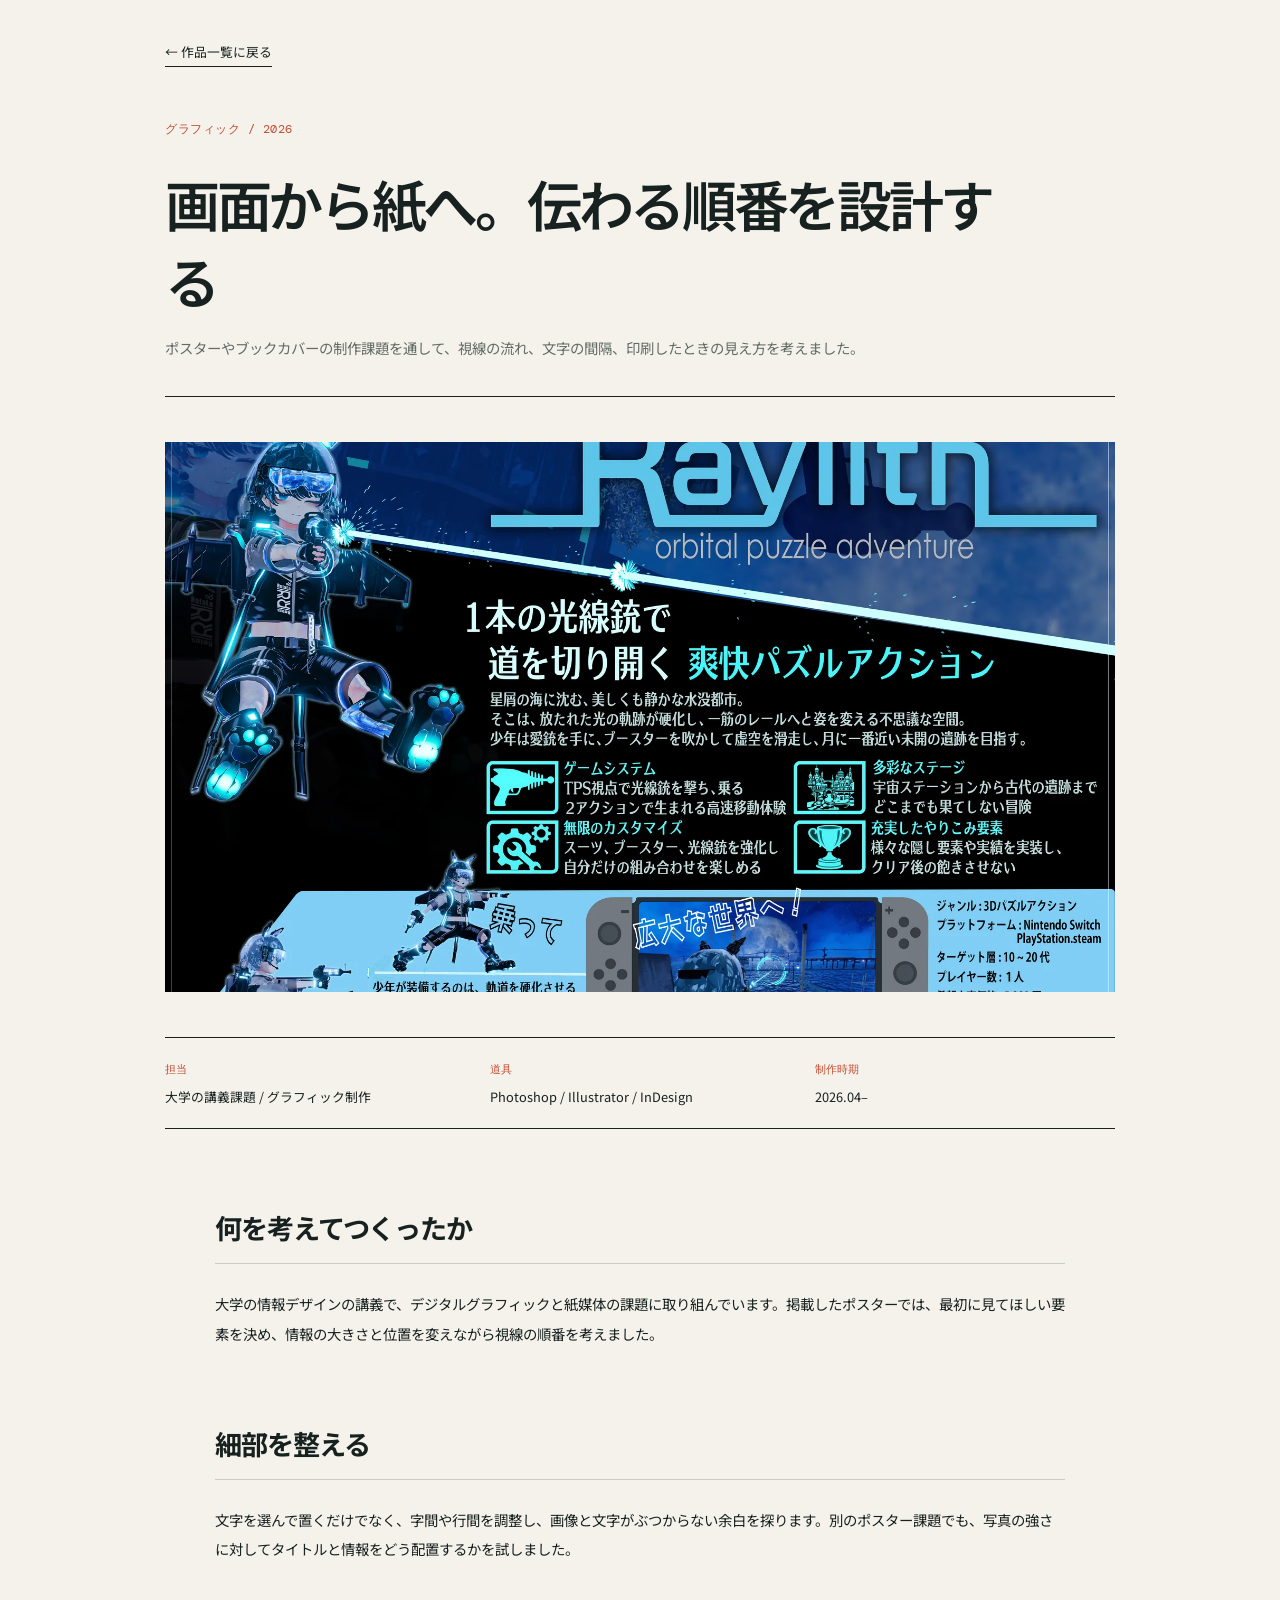
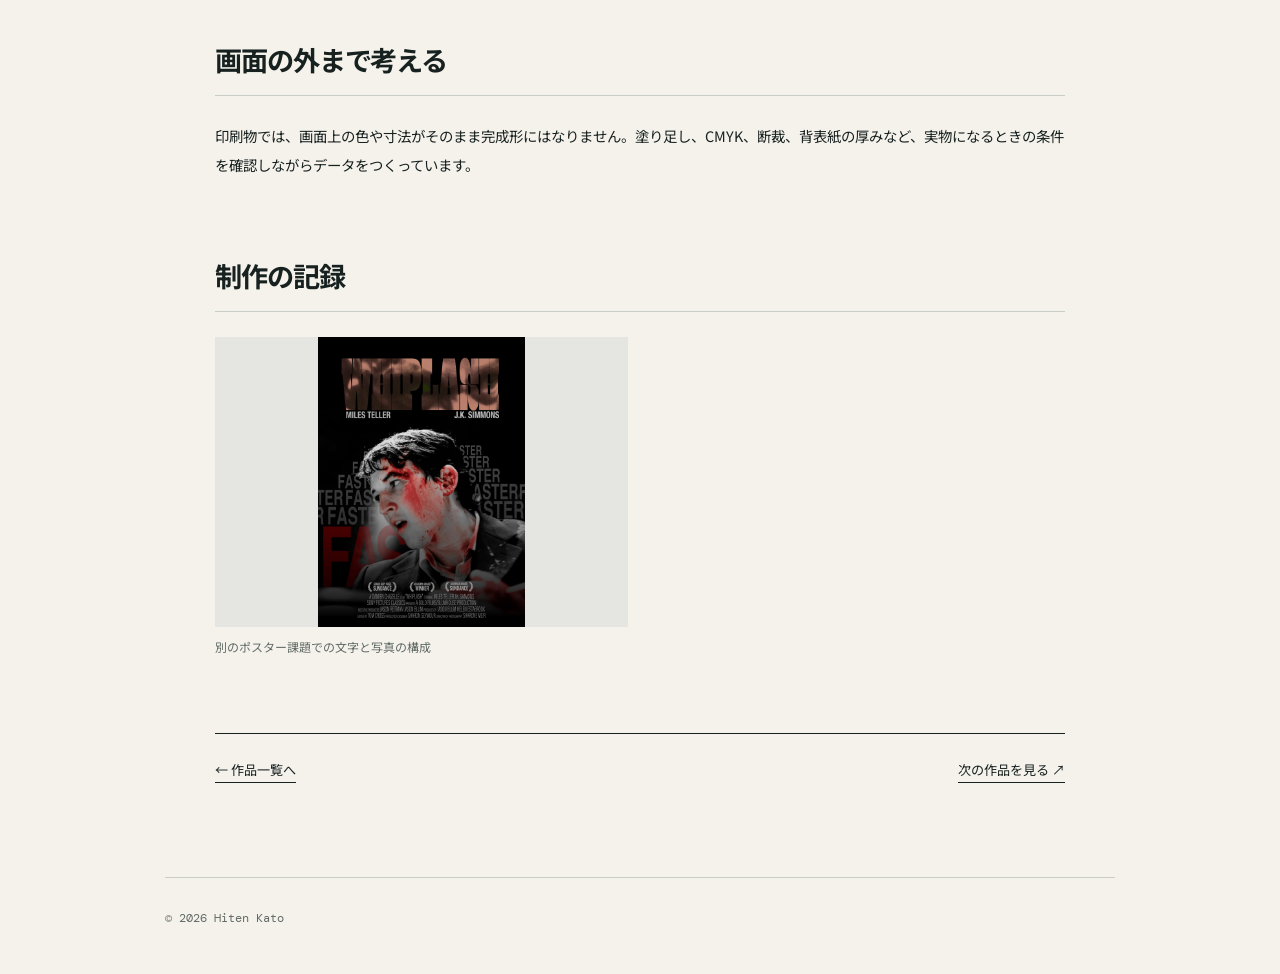
==== commit 4479ccdf: "Refresh portfolio content and visual design" ====
--- a/project-design.html
+++ b/project-design.html
@@ -1,91 +1,36 @@
-<!DOCTYPE html>
-<html lang="ja">
-<head>
-    <meta charset="UTF-8">
-    <meta name="viewport" content="width=device-width, initial-scale=1.0">
-    <title>グラフィックデザイン＆エディトリアル実習 | 加藤 飛天 Portfolio</title>
-    
-    <link rel="preconnect" href="https://fonts.googleapis.com">
-    <link rel="preconnect" href="https://fonts.gstatic.com" crossorigin>
-    <link href="https://fonts.googleapis.com/css2?family=Noto+Sans+JP:wght@400;700&family=Roboto+Mono:wght@400;700&display=swap" rel="stylesheet">
-    
-    <link rel="stylesheet" href="css/style.css">
-</head>
-<body>
-
-    <header>
-        <p class="nav-back"><a href="index.html">&larr; Return to Top</a></p>
-        <h1>グラフィックデザイン＆エディトリアル実習</h1>
-        <p class="tagline">視覚心理に基づくレイアウト理論の実践と、印刷媒体の物理的制約を考慮したデータ制作</p>
-    </header>
-
-    <main>
-        <section class="project-hero">
-            <img src="images/design/design-main.jpg" alt="グラフィックデザイン・成果物" class="img-contain">
-        </section>
-
-        <section class="project-meta">
-            <div class="meta-grid">
-                <div>
-                    <h4>Role</h4>
-                    <p>Graphic Design, Editorial Layout, Typography</p>
-                </div>
-                <div>
-                    <h4>Tools</h4>
-                    <p>Photoshop, Illustrator, InDesign</p>
-                </div>
-                <div>
-                    <h4>Period</h4>
-                    <p>2026.04 - Present</p>
-                </div>
-            </div>
-        </section>
-
-        <section class="project-body">
-            
-            <div class="block">
-                <h2>01. 概要</h2>
-                <p>大学の情報デザインの講義において、Photoshop、Illustrator、InDesignを用いたデジタルグラフィックおよびB5サイズ等のブックカバーデザインを制作。単にツールを操作するだけでなく、人間の視覚心理に基づいたレイアウト理論の実践と、印刷媒体を前提とした実務的なデータ作成プロセスを体系的に学んでいます。</p>
-            </div>
-
-            <div class="block">
-                <h2>02. デザインロジックと制作プロセス</h2>
-                
-                <div class="project-split-container">
-                    
-                    <div class="split-text">
-                        <h3>視覚心理に基づくファーストビューと視線誘導の設計</h3>
-                        <p>作品を見た人の目がいくポイント（主役）は1つに絞るという原則を徹底しました。最も伝えたい情報やビジュアルに最初の一歩となる要素を配置し、そこから重要度に応じて要素を並べることで、見る人を迷わせない綺麗な視線導線を設計しています。</p>
-                        
-                        <h3>余白の機能化と黄金比の活用</h3>
-                        <p>要素を画面に詰め込むのではなく、あえて意図的な余白を確保することで視線に広がりを持たせ、ビジュアルに呼吸をさせるレイアウトを意識しました。画面全体の比率や要素の配置には黄金比を意識的に取り入れ、直感的に美しいと感じる幾何学的な安定感を追求しています。</p>
-                    </div>
-                    
-                    <div class="split-image-container">
-                        <img src="images/design/design-grid.jpg" alt="グリッドシステムと余白の設計プロセス" class="img-vertical">
-                        <p class="caption">// 構造の可視化：視線誘導の導線と黄金比・余白のバランス設計（規律あるレイアウトの検証）</p>
-                    </div>
-                    
-                </div>
-            </div>
-
-            <div class="block">
-                <h3>ディテールへの執着：美観を左右するタイポグラフィ</h3>
-                <p>文字をただ配置するだけでなく、フォントが持つ世界観の選定から、字間（カーニング・トラッキング）の微調整を行いました。文字の並びによって生じる視覚的な不揃いを均等に整えることで、密度と高い可読性を担保しています。</p>
-            </div>
-
-            <div class="block">
-                <h2>03. 画面に閉じない物理的制約への理解</h2>
-                <p>PCの画面上だけで完結させるのではなく、実際に紙への印刷や製本が行われた際の実環境での見え方を想定して制作を行いました。断裁時のズレを考慮した塗り足しの確実な確保、CMYKカラーモードへの配慮、ページ数や紙厚に応じた背表紙の厚みの計算、余白のミリ単位の計算など、商業デザインの現場でも通用する実践的な仕様と制約を厳格に守ったデータ制作スキルを習得しています。</p>
-            </div>
-
-        </section>
-    </main>
-
-    <footer>
-        <p>&copy; 2026 Hiten Kato. All Rights Reserved.</p>
-    </footer>
-
-    <script src="js/main.js"></script>
-</body>
-</html>
+<!doctype html>
+<html lang="ja">
+<head>
+  <meta charset="utf-8">
+  <meta name="viewport" content="width=device-width, initial-scale=1">
+  <meta name="theme-color" content="#f5f2ec">
+  <meta name="description" content="ポスターやブックカバーの制作課題を通して、視線の流れ、文字の間隔、印刷したときの見え方を考えました。">
+  <title>画面から紙へ。伝わる順番を設計する | 加藤 飛天 Portfolio</title>
+  <link rel="preconnect" href="https://fonts.googleapis.com">
+  <link rel="preconnect" href="https://fonts.gstatic.com" crossorigin>
+  <link href="https://fonts.googleapis.com/css2?family=DM+Mono:wght@400;500&family=Noto+Sans+JP:wght@400;500;600;700&display=swap" rel="stylesheet">
+  <link rel="stylesheet" href="css/style.css">
+</head>
+<body>
+  <a class="skip-link" href="#main">本文へ移動</a>
+  <header>
+    <p class="nav-back"><a href="index.html#works">← 作品一覧に戻る</a></p>
+    <p class="eyebrow">グラフィック / 2026</p>
+    <h1>画面から紙へ。伝わる順番を設計する</h1>
+    <p class="tagline">ポスターやブックカバーの制作課題を通して、視線の流れ、文字の間隔、印刷したときの見え方を考えました。</p>
+  </header>
+  <main id="main">
+    <figure class="project-hero"><img src="images/design/design-main.webp" alt="ゲームの世界観を伝えるポスターデザイン"></figure>
+    <section class="project-meta" aria-label="制作情報"><div class="meta-grid">
+      <div><h4>担当</h4><p>大学の講義課題 / グラフィック制作</p></div>
+      <div><h4>道具</h4><p>Photoshop / Illustrator / InDesign</p></div>
+      <div><h4>制作時期</h4><p>2026.04–</p></div>
+    </div></section>
+    <div class="project-body"><section class="block"><h2>何を考えてつくったか</h2><p>大学の情報デザインの講義で、デジタルグラフィックと紙媒体の課題に取り組んでいます。掲載したポスターでは、最初に見てほしい要素を決め、情報の大きさと位置を変えながら視線の順番を考えました。</p></section><section class="block"><h2>細部を整える</h2><p>文字を選んで置くだけでなく、字間や行間を調整し、画像と文字がぶつからない余白を探ります。別のポスター課題でも、写真の強さに対してタイトルと情報をどう配置するかを試しました。</p></section><section class="block"><h2>画面の外まで考える</h2><p>印刷物では、画面上の色や寸法がそのまま完成形にはなりません。塗り足し、CMYK、断裁、背表紙の厚みなど、実物になるときの条件を確認しながらデータをつくっています。</p></section>
+      <section class="block"><h2>制作の記録</h2><div class="process-gallery"><figure class="process-figure"><img src="images/design/design-grid.webp" alt="映画を題材にしたポスターデザイン" loading="lazy"><figcaption>別のポスター課題での文字と写真の構成</figcaption></figure></div></section>
+      <nav class="project-end-nav" aria-label="作品ページの移動"><a href="index.html#works">← 作品一覧へ</a><a href="project-plamar.html">次の作品を見る ↗</a></nav>
+    </div>
+  </main>
+  <footer><p>© 2026 Hiten Kato</p></footer>
+</body>
+</html>
--- a/css/style.css
+++ b/css/style.css
@@ -1,608 +1,159 @@
 @charset "UTF-8";
+:root{--paper:#f5f2ec;--ink:#17211f;--muted:#626b66;--line:#c8cec7;--accent:#c24d32;--max:1240px}
+*,*::before,*::after{box-sizing:border-box}
+html{scroll-behavior:smooth}
+body{margin:0;background:var(--paper);color:var(--ink);font-family:"Noto Sans JP",sans-serif;line-height:1.85;-webkit-font-smoothing:antialiased}
+img{display:block;max-width:100%}
+a{color:inherit}
+a:focus-visible{outline:3px solid var(--accent);outline-offset:4px}
+::selection{background:#d9ad9f}
+.skip-link{position:absolute;left:12px;top:-100px;background:var(--ink);color:white;padding:8px 14px;z-index:20}
+.skip-link:focus{top:12px}
+.eyebrow,.work-index,.practice-num,.intro-note,.intro-side-note{font-family:"DM Mono",monospace;letter-spacing:.045em}
+.eyebrow{font-size:.72rem;text-transform:uppercase;color:var(--accent);margin:0 0 25px}
+.heading-period,.mark-dot{color:var(--accent)}
 
-/* ==========================================================================
-   1. デザインシステム・変数の定義（インダストリアル・ミニマリズム）
-   ========================================================================== */
-:root {
-    --bg-color: #fafafa;
-    --text-color: #111111;
-    --text-muted: #666666;
-    --accent-color: #000000;
-    --border-color: #222222;
-    --border-light: #e0e0e0;
-    --max-width: 1040px;
-    --grid-size: 20px;
+/* Home: a personal editorial page, with the actual work as the visual language. */
+.home-page .site-header{max-width:var(--max);margin:auto;padding:25px 30px;display:flex;justify-content:space-between;align-items:center;border-bottom:1px solid var(--line)}
+.site-mark{font-family:"DM Mono",monospace;font-size:1.04rem;font-weight:500;letter-spacing:-.025em;text-decoration:none}
+.site-header nav{display:flex;gap:32px}
+.site-header nav a{font-size:.8rem;text-decoration:none;transition:color .2s}
+.site-header nav a:hover{color:var(--accent)}
+.home-page main{max-width:var(--max);margin:auto;padding:0 30px}
+.intro{min-height:660px;display:grid;grid-template-columns:minmax(0,1.18fr) minmax(280px,.72fr);gap:8%;align-items:center;position:relative;padding:75px 0 98px;border-bottom:1px solid var(--ink)}
+.intro-copy{padding-bottom:24px}
+.intro h1{font-size:clamp(3rem,5.4vw,5.7rem);line-height:1.35;letter-spacing:-.075em;font-weight:600;margin:0 0 36px}
+.intro h1 em{font-style:normal;position:relative;white-space:nowrap}
+.intro h1 em::after{content:"";position:absolute;height:5px;background:var(--accent);bottom:-7px;left:1%;right:2%;transform:rotate(-1deg)}
+.intro-lead{max-width:560px;font-size:1rem;line-height:2.1;margin:0}
+.intro-actions{display:flex;gap:28px;align-items:center;flex-wrap:wrap;margin-top:45px}
+.text-link{display:inline-flex;gap:48px;justify-content:space-between;align-items:center;background:var(--ink);color:var(--paper);text-decoration:none;font-weight:600;font-size:.85rem;padding:15px 19px;min-width:168px;transition:background .2s,transform .2s}
+.text-link:hover{background:var(--accent);transform:translateY(-2px)}
+.intro-note{font-size:.68rem;color:var(--muted)}
+.intro-portrait{margin:0;transform:rotate(2deg);background:#e2e1d7;padding:11px 11px 8px;box-shadow:14px 17px 0 #d9ddd6}
+.intro-portrait img{width:100%;height:430px;object-fit:cover;object-position:50% 40%;filter:saturate(.78)}
+.intro-portrait figcaption{display:flex;justify-content:space-between;gap:10px;font-size:.7rem;padding:7px 3px 0;font-family:"DM Mono","Noto Sans JP",sans-serif}
+.intro-side-note{position:absolute;right:0;bottom:25px;font-size:.67rem;color:var(--muted);margin:0}
+.home-page section{scroll-margin-top:30px}
+.works-section,.about-section,.practice-section{padding:105px 0 110px;border-bottom:1px solid var(--ink)}
+.section-heading{display:grid;grid-template-columns:1fr 1fr;column-gap:40px;align-items:end;margin-bottom:64px}
+.section-heading .eyebrow{grid-column:1/-1}
+.section-heading h2,.contact-section h2{font-size:clamp(2.2rem,4.2vw,4rem);letter-spacing:-.07em;line-height:1.35;font-weight:600;margin:0}
+.section-heading>p:last-child{max-width:410px;margin:0 0 5px;justify-self:end;color:var(--muted);font-size:.9rem}
+.works-list{display:flex;flex-direction:column;gap:102px}
+.work{display:grid;grid-template-columns:minmax(0,1.25fr) minmax(280px,.75fr);gap:6%;align-items:center}
+.work-reverse{grid-template-columns:minmax(280px,.75fr) minmax(0,1.25fr)}
+.work-reverse .work-image{grid-column:2;grid-row:1}
+.work-reverse .work-content{grid-column:1;grid-row:1}
+.work-image{display:block;overflow:hidden;background:#d8dedb}
+.work-image img{width:100%;height:490px;object-fit:cover;transition:transform .5s ease}
+.work-image:hover img,.work-small-image:hover img{transform:scale(1.035)}
+.work-featured .work-image img{object-position:50% 50%}
+.work-content{max-width:380px}
+.work-index{display:flex;gap:20px;align-items:center;color:var(--accent);font-size:.75rem;margin:0 0 24px}
+.work-index span{color:var(--muted);font-size:.69rem}
+.work h3{font-size:clamp(1.8rem,3vw,3rem);line-height:1.45;letter-spacing:-.06em;font-weight:600;margin:0 0 24px}
+.work h3 a,.work-small h3 a{text-decoration:none}
+.work h3 a:hover,.work-small h3 a:hover{color:var(--accent)}
+.work-content>p:not(.work-index){font-size:.9rem;color:#3c4843;line-height:1.95;margin:0 0 27px}
+.work-more{display:inline-flex;gap:30px;align-items:center;justify-content:space-between;text-decoration:none;font-size:.78rem;font-weight:700;border-bottom:1px solid var(--ink);padding:0 0 5px;transition:color .2s,border-color .2s}
+.work-more:hover{color:var(--accent);border-color:var(--accent)}
+.works-secondary{display:grid;grid-template-columns:1fr 1fr;gap:40px;border-top:1px solid var(--line);padding-top:58px}
+.work-small-image{display:block;overflow:hidden;background:#d8dedb}
+.work-small-image img{width:100%;height:315px;object-fit:cover;transition:transform .5s}
+.work-small:first-child .work-small-image img{object-position:50% 42%}
+.work-small .work-index{margin:24px 0 12px}
+.work-small h3{font-size:1.45rem;line-height:1.5;letter-spacing:-.04em;margin:0 0 12px}
+.work-small p:not(.work-index){font-size:.84rem;max-width:480px;color:#3c4843;margin:0 0 17px}
+.about-layout{display:grid;grid-template-columns:1fr 1fr;gap:10%}
+.about-statement{font-size:clamp(1.65rem,2.7vw,2.9rem);font-weight:600;line-height:1.55;letter-spacing:-.05em;margin:0}
+.about-statement span{color:var(--accent)}
+.about-detail>p{margin:0 0 20px;font-size:.9rem;line-height:2.15}
+.about-facts{margin:38px 0 0;border-top:1px solid var(--line)}
+.about-facts div{display:grid;grid-template-columns:100px 1fr;gap:15px;border-bottom:1px solid var(--line);padding:14px 0;font-size:.78rem}
+.about-facts dt{color:var(--muted)}.about-facts dd{margin:0}
+.practice-grid{display:grid;grid-template-columns:repeat(4,1fr);gap:0;border-top:1px solid var(--ink)}
+.practice-grid>div{padding:25px 20px 0 0;margin-right:20px;border-right:1px solid var(--line)}
+.practice-grid>div:last-child{border-right:0;margin-right:0}
+.practice-num{font-size:.72rem;color:var(--accent)}
+.practice-grid h3{font-size:1.15rem;margin:19px 0 11px}
+.practice-grid p{font-size:.78rem;color:#46524b;line-height:1.95;margin:0}
+.contact-section{padding:110px 0 120px;text-align:center}
+.contact-section h2{margin:0 0 19px}
+.contact-section>p:not(.eyebrow){font-size:.9rem;color:var(--muted);margin-bottom:30px}
+.contact-link{display:inline-flex;gap:55px;justify-content:space-between;background:var(--accent);color:white;padding:15px 20px;text-decoration:none;font-size:.83rem;font-weight:700;transition:background .2s}
+.contact-link:hover{background:var(--ink)}
+.site-footer{max-width:var(--max);margin:auto;padding:28px 30px 42px;border-top:1px solid var(--line);display:flex;justify-content:space-between;font-family:"DM Mono","Noto Sans JP",sans-serif;font-size:.7rem;color:var(--muted)}
+.site-footer a{text-decoration:none}
+
+/* Existing project stories share the same quieter page language. */
+body:not(.home-page){padding:0 28px}
+body:not(.home-page)>header,body:not(.home-page)>main,body:not(.home-page)>footer{max-width:950px;margin-left:auto;margin-right:auto}
+body:not(.home-page)>header{padding:40px 0 35px;border-bottom:1px solid var(--ink)}
+.nav-back{margin:0 0 55px;font-size:.8rem}.nav-back a{text-decoration:none;border-bottom:1px solid var(--ink);padding-bottom:5px}.nav-back a:hover{color:var(--accent);border-color:var(--accent)}
+body:not(.home-page)>header h1{font-size:clamp(2rem,4.3vw,4rem);line-height:1.4;letter-spacing:-.06em;font-weight:600;margin:0 0 16px;max-width:850px}
+.tagline{font-size:.9rem;line-height:1.8;color:var(--muted);margin:0}
+body:not(.home-page)>main{padding:45px 0 70px}
+.project-hero{margin:0 0 45px}.project-hero img{width:100%;max-height:550px;object-fit:cover}.project-hero img.img-contain{object-fit:contain;background:#e5e6e1}
+.project-meta{border-top:1px solid var(--ink);border-bottom:1px solid var(--ink);padding:21px 0;margin-bottom:78px}
+.meta-grid{display:grid;grid-template-columns:repeat(3,1fr);gap:25px}
+.meta-grid h4{font-family:"DM Mono",monospace;font-size:.7rem;color:var(--accent);margin:0 0 7px;text-transform:uppercase;font-weight:500}
+.meta-grid p{font-size:.8rem;margin:0;line-height:1.6}
+.project-body{max-width:850px;margin:auto}
+.project-body .block{margin-bottom:75px}
+.project-body h2{font-size:1.7rem;letter-spacing:-.04em;line-height:1.5;padding-bottom:15px;margin:0 0 25px;border-bottom:1px solid var(--line)}
+.project-body h3{font-size:1.1rem;line-height:1.6;margin:32px 0 12px}
+.project-body p{font-size:.9rem;line-height:2.05;margin:0 0 18px}
+.project-split-container{display:grid;grid-template-columns:minmax(0,1.35fr) minmax(0,.85fr);gap:35px;align-items:start;margin-top:26px}
+.split-image-container{min-width:0}.split-image-container img{width:100%;height:auto;max-height:510px;object-fit:contain}.split-image-container .caption,.project-body .caption{color:var(--muted);font-size:.72rem;line-height:1.6;margin:8px 0 0}
+.project-gallery-slider{display:flex;overflow-x:auto;gap:15px;scroll-snap-type:x mandatory;padding-bottom:10px}
+.slider-item{flex:0 0 68%;scroll-snap-align:start}.slider-item img{width:100%;height:330px;object-fit:cover}
+.adp-section{grid-template-columns:1.4fr .7fr}.adp-section img{max-height:340px;object-fit:contain}
+.process-gallery{display:grid;grid-template-columns:repeat(2,minmax(0,1fr));gap:24px}
+.process-figure{margin:0}.process-figure img{width:100%;height:290px;object-fit:contain;background:#e5e6e1}.process-figure figcaption{color:var(--muted);font-size:.75rem;margin-top:9px}
+.project-end-nav{display:flex;justify-content:space-between;gap:25px;border-top:1px solid var(--ink);padding:24px 0;margin-top:50px;font-size:.82rem}
+.project-end-nav a{text-decoration:none;border-bottom:1px solid currentColor}.project-end-nav a:hover{color:var(--accent)}
+body:not(.home-page)>footer{border-top:1px solid var(--line);padding:30px 0 45px;color:var(--muted);font-family:"DM Mono",monospace;font-size:.72rem}
+body:not(.home-page)>footer p{margin:0}
+
+@media(max-width:900px){
+  .intro{grid-template-columns:1fr .72fr;gap:35px;min-height:0}
+  .intro-portrait img{height:360px}
+  .work-image img{height:390px}
+  .practice-grid{grid-template-columns:repeat(2,1fr);row-gap:35px}
+  .practice-grid>div:nth-child(2){border-right:0}
 }
-
-* {
-    box-sizing: border-box;
-    margin: 0;
-    padding: 0;
+@media(max-width:760px){
+  .home-page .site-header{padding:19px 18px;gap:20px;align-items:flex-start}
+  .site-header nav{gap:16px;flex-wrap:wrap;justify-content:flex-end}.site-header nav a{font-size:.72rem}
+  .home-page main{padding:0 18px}
+  .intro{padding:70px 0 75px;display:flex;flex-direction:column;align-items:stretch;gap:50px}
+  .intro-copy{padding:0}.intro h1{font-size:clamp(2.5rem,8vw,4.2rem);margin-bottom:32px}
+  .intro h1 em{white-space:normal}.intro-lead{font-size:.9rem}
+  .intro-actions{margin-top:30px}.intro-portrait{width:min(80%,350px);align-self:center;transform:rotate(2deg)}
+  .intro-portrait img{height:auto;aspect-ratio:1/1;object-fit:cover}.intro-side-note{bottom:17px}
+  .works-section,.about-section,.practice-section{padding:75px 0 80px}
+  .section-heading{display:block;margin-bottom:40px}.section-heading h2{font-size:2.25rem}.section-heading>p:last-child{margin:17px 0 0;font-size:.83rem}
+  .works-list{gap:72px}
+  .work,.work-reverse{display:flex;flex-direction:column;gap:22px;align-items:stretch}
+  .work-image{width:100%}.work-image img{height:auto;aspect-ratio:4/3}
+  .work-content{max-width:none}.work-index{margin-bottom:14px}.work h3{font-size:2rem;margin-bottom:15px}.work-content>p:not(.work-index){margin-bottom:15px}
+  .works-secondary{grid-template-columns:1fr;gap:55px;padding-top:45px}
+  .work-small-image img{height:auto;aspect-ratio:4/3}
+  .about-layout{grid-template-columns:1fr;gap:26px}
+  .about-statement{font-size:1.75rem}
+  .practice-grid{grid-template-columns:1fr 1fr;gap:25px 16px}
+  .practice-grid>div{margin:0;padding:20px 10px 0 0}.practice-grid h3{font-size:1rem}
+  .contact-section{padding:80px 0}
+  .site-footer{padding:23px 18px 35px}
+  body:not(.home-page){padding:0 18px}
+  body:not(.home-page)>header{padding:25px 0 30px}.nav-back{margin-bottom:40px}
+  .project-meta{margin-bottom:55px}.meta-grid{grid-template-columns:1fr;gap:15px}
+  .project-body h2{font-size:1.4rem}
+  .project-split-container,.adp-section{display:block}
+  .split-image-container{margin-top:22px}
+  .slider-item{flex-basis:86%}.slider-item img{height:230px}
+  .process-gallery{grid-template-columns:1fr}.process-figure img{height:auto;max-height:340px}
 }
-
-body {
-    font-family: "Roboto Mono", "Noto Sans JP", sans-serif;
-    line-height: 1.8;
-    color: var(--text-color);
-    background-color: var(--bg-color);
-    background-image: 
-        linear-gradient(to right, rgba(0, 0, 0, 0.03) 1px, transparent 1px),
-        linear-gradient(to bottom, rgba(0, 0, 0, 0.03) 1px, transparent 1px);
-    background-size: var(--grid-size) var(--grid-size);
-    padding: 0 20px;
-}
-
-/* ==========================================================================
-   2. レイアウト ＆ 構造（ヘッダー・ナビゲーション）
-   ========================================================================== */
-header {
-    max-width: var(--max-width);
-    margin: 0 auto;
-    padding: 80px 0 40px 0;
-    border-bottom: 2px solid var(--border-color);
-}
-
-header h1 {
-    font-size: 2.5rem;
-    font-weight: 700;
-    letter-spacing: -0.05em;
-    line-height: 1.2;
-    margin-bottom: 15px;
-}
-
-nav {
-    margin-top: 40px;
-}
-
-nav ul {
-    list-style: none;
-    display: flex;
-    justify-content: flex-end;
-    gap: 30px;
-}
-
-nav a {
-    color: var(--text-color);
-    text-decoration: none;
-    font-size: 0.9rem;
-    font-weight: 700;
-    text-transform: uppercase;
-    position: relative;
-}
-
-nav a::after {
-    content: '';
-    position: absolute;
-    bottom: -4px;
-    left: 0;
-    width: 0;
-    height: 2px;
-    background-color: var(--text-color);
-    transition: width 0.2s ease;
-}
-
-nav a:hover::after {
-    width: 100%;
-}
-
-main {
-    max-width: var(--max-width);
-    margin: 0 auto;
-    padding: 60px 0;
-}
-
-section {
-    margin-bottom: 100px;
-}
-
-section h2 {
-    font-size: 1.25rem;
-    font-weight: 700;
-    text-transform: uppercase;
-    margin-bottom: 40px;
-    display: inline-block;
-    border-bottom: 2px solid var(--border-color);
-    padding-bottom: 5px;
-}
-
-/* ==========================================================================
-   3. コンポーネント（Works：ソリッド・データ構造）
-   ========================================================================== */
-.works-grid {
-    display: grid;
-    grid-template-columns: repeat(auto-fit, minmax(450px, 1fr));
-    gap: 40px;
-}
-
-.work-card {
-    display: flex;
-    flex-direction: column;
-    border: 1px solid var(--border-color);
-    background-color: #ffffff;
-    padding: 0;
-    transition: background-color 0.2s ease;
-}
-
-.work-card:hover {
-    background-color: #f0f0f0;
-}
-
-.work-card img {
-    width: 100%;
-    height: 260px;
-    object-fit: cover;
-    border-bottom: 1px solid var(--border-color);
-}
-
-.work-card-content {
-    padding: 25px;
-    display: flex;
-    flex-direction: column;
-    flex-grow: 1;
-}
-
-.work-card h3 {
-    font-size: 1.2rem;
-    font-weight: 700;
-    margin-bottom: 15px;
-    line-height: 1.4;
-}
-
-.work-card p {
-    font-size: 0.85rem;
-    color: #444444;
-    margin-bottom: 30px;
-    flex-grow: 1;
-}
-
-.btn {
-    display: inline-block;
-    align-self: flex-start;
-    background-color: var(--text-color);
-    color: #ffffff;
-    text-decoration: none;
-    padding: 10px 20px;
-    font-size: 0.8rem;
-    font-weight: 700;
-    text-transform: uppercase;
-    letter-spacing: 0.05em;
-    transition: all 0.2s ease;
-    border: 1px solid var(--border-color);
-}
-
-.btn:hover {
-    background-color: #ffffff;
-    color: var(--text-color);
-}
-
-/* ==========================================================================
-   4. About ＆ Skills セクションの最適化
-   ========================================================================== */
-.profile-container {
-    max-width: 700px;
-    font-size: 1rem;
-    line-height: 1.9;
-}
-
-.about-flex-container {
-    display: flex;
-    gap: 50px;
-    align-items: flex-start;
-    flex-wrap: wrap;
-    background-color: #ffffff;
-    border: 1px solid var(--border-color);
-    padding: 40px;
-}
-
-.profile-thumb {
-    flex: 0 0 240px;
-    width: 240px;
-    height: 240px;
-    border: 1px solid var(--border-color);
-    background-color: #e9ecef;
-}
-
-.profile-thumb img {
-    width: 100%;
-    height: 100%;
-    object-fit: cover;
-}
-
-.profile-text {
-    flex: 1;
-    min-width: 300px;
-}
-
-.profile-text h3 {
-    font-size: 1.4rem;
-    font-weight: 700;
-    margin-bottom: 5px;
-}
-
-.profile-sub {
-    font-size: 0.85rem;
-    color: var(--text-muted);
-    margin-bottom: 20px;
-    font-weight: 700;
-}
-
-.profile-text p {
-    font-size: 0.9rem;
-    line-height: 1.8;
-    color: #222222;
-    text-align: justify;
-}
-
-#skills ul {
-    list-style: none;
-    display: grid;
-    grid-template-columns: repeat(auto-fit, minmax(220px, 1fr));
-    gap: 20px;
-}
-
-#skills li {
-    border: 1px solid var(--border-light);
-    background-color: #ffffff;
-    padding: 20px;
-}
-
-#skills li strong {
-    display: block;
-    font-size: 0.85rem;
-    text-transform: uppercase;
-    color: var(--text-muted);
-    margin-bottom: 8px;
-}
-
-/* ==========================================================================
-   5. 個別ページ（Project Detail）用のレイアウト調整
-   ========================================================================== */
-.nav-back {
-    font-size: 0.85rem;
-    margin-bottom: 30px;
-}
-
-.project-hero img {
-    width: 100%;
-    height: auto;
-    max-height: 550px;
-    object-fit: cover;
-    border: 1px solid var(--border-color);
-}
-
-.project-hero img.img-contain {
-    max-height: none;
-    object-fit: contain;
-}
-
-.project-meta {
-    margin: 40px 0;
-    padding: 25px 0;
-    border-top: 1px solid var(--border-color);
-    border-bottom: 1px solid var(--border-color);
-}
-
-.meta-grid h4 {
-    font-size: 0.75rem;
-    color: var(--text-muted);
-    margin-bottom: 5px;
-}
-
-.meta-grid p {
-    font-size: 0.9rem;
-}
-
-.project-body h2 {
-    font-size: 1.3rem;
-    margin: 40px 0 20px 0;
-    border-bottom: 1px solid var(--border-color);
-    padding-bottom: 5px;
-}
-
-.project-body h3 {
-    font-size: 1.05rem;
-    margin: 25px 0 10px 0;
-}
-
-.project-body p {
-    font-size: 0.9rem;
-    color: #222222;
-}
-
-.project-images-sub {
-    display: flex;
-    gap: 20px;
-    flex-wrap: wrap;
-    margin: 30px 0;
-}
-
-.project-images-sub .img-container {
-    flex: 1;
-    min-width: 280px;
-}
-
-.project-images-sub img {
-    width: 100%;
-    height: auto;
-    border: 1px solid var(--border-color);
-}
-
-.project-images-sub .caption {
-    font-size: 0.8rem;
-    color: #6c757d;
-    margin-top: 5px;
-}
-
-footer {
-    max-width: var(--max-width);
-    margin: 100px auto 0 auto;
-    text-align: left;
-    padding: 40px 0;
-    font-size: 0.8rem;
-    color: var(--text-muted);
-    border-top: 1px solid var(--border-light);
-}
-
-/* ==========================================================================
-   6. インダストリアル・フェードイン（スクロールアニメーション）
-   ========================================================================== */
-.js-fade-in {
-    opacity: 0;
-    transform: translateY(40px);
-    transition: opacity 1.0s cubic-bezier(0.25, 1, 0.5, 1), transform 1.0s cubic-bezier(0.25, 1, 0.5, 1);
-    will-change: opacity, transform;
-}
-
-.js-fade-in.is-visible {
-    opacity: 1;
-    transform: translateY(0);
-}
-
-.works-grid .work-card:nth-child(1) { transition-delay: 0.0s; }
-.works-grid .work-card:nth-child(2) { transition-delay: 0.2s; }
-.works-grid .work-card:nth-child(3) { transition-delay: 0.4s; }
-.works-grid .work-card:nth-child(4) { transition-delay: 0.6s; }
-
-/* ==========================================================================
-   7. レスポンシブ対応（モバイル最適化）
-   ========================================================================== */
-@media screen and (max-width: 768px) {
-    body {
-        padding: 0 15px;
-    }
-
-    header {
-        padding: 40px 0 20px 0;
-        width: 100%;
-    }
-
-    header h1 {
-        font-size: 1.8rem;
-        line-height: 1.1;
-        margin-bottom: 20px;
-    }
-
-    nav ul {
-        justify-content: flex-start;
-        gap: 20px;
-    }
-
-    nav a {
-        font-size: 0.8rem;
-    }
-
-    main {
-        padding: 30px 0;
-        width: 100%;
-    }
-
-    section {
-        margin-bottom: 60px;
-    }
-
-    .works-grid {
-        grid-template-columns: 1fr;
-        gap: 25px;
-    }
-
-    .work-card img {
-        height: 200px;
-    }
-
-    .work-card-content {
-        padding: 20px;
-    }
-
-    .work-card h3 {
-        font-size: 1.1rem;
-    }
-
-    .about-flex-container {
-        flex-direction: column;
-        gap: 30px;
-        padding: 25px;
-    }
-
-    .profile-thumb {
-        flex: 0 0 auto;
-        width: 100%;
-        height: auto;
-        aspect-ratio: 1 / 1;
-    }
-
-    .profile-text {
-        width: 100%;
-    }
-
-    #skills ul {
-        grid-template-columns: repeat(auto-fit, minmax(140px, 1fr));
-        gap: 15px;
-    }
-
-    #skills li {
-        padding: 15px;
-    }
-
-    .project-hero img {
-        max-height: 300px;
-    }
-
-    .project-images-sub {
-        flex-direction: column;
-        gap: 15px;
-    }
-
-    .project-images-sub .img-container {
-        width: 100%;
-    }
-}
-/* ==========================================================================
-   12. 縦型画像（ポスター等）の巨大化防止・上限設定
-   ========================================================================== */
-/* 縦長画像が画面の大半を占拠するのを防ぐため、高さの上限を500pxに制限。
-   width: auto と組み合わせることで、アスペクト比を崩さずにスマートに縮小表示。
-*/
-.project-body img.img-vertical {
-    display: block;
-    max-height: 540px;  /* 画面内に説明文と画像が同時に収まる最適な高さ */
-    width: auto;        /* 横幅100%を解除し、比率に合わせて自動縮小 */
-    margin: 0 0 10px 0; /* 左揃えのインダストリアルなレイアウトを維持 */
-}
-
-/* ==========================================================================
-   13. 個別ページ用：テキスト・画像 左右分割（2カラム）レイアウト
-   ========================================================================== */
-
-/* PC環境ではFlexboxを使用し、テキストと縦長画像を美しく左右に整列。
-   align-items: flex-start により、画像の高さにテキストが引っ張られるのを防止。
-*/
-.project-split-container {
-    display: flex;
-    gap: 40px; /* 2カラム間のソリッドな余白を確保 */
-    align-items: flex-start;
-    margin-top: 20px;
-}
-
-/* 左側テキスト：全体の60%の幅を割り当て、読みやすさを担保 */
-.split-text {
-    flex: 0 0 60%;
-}
-
-/* 右側画像：残りの領域を充当し、画像がはみ出さないようにマキシマムを指定 */
-.split-image-container {
-    flex: 1;
-    min-width: 0; /* Flexbox内の画像縮小バグを防止するセーフティ */
-}
-
-/* 2カラム内の縦型画像スタイルを上書き最適化 */
-.split-image-container img.img-vertical {
-    width: 100%;       /* 親コンテナ（右側エリア）の幅にピタッと合わせる */
-    max-height: 500px; /* PC画面で一目で全体が収まる高さに微調整 */
-    object-fit: contain;
-    margin: 0 0 10px 0;
-}
-
-/* モバイル環境（スマホ画面）でのフォールバック処理をメディアクエリで明示 */
-@media screen and (max-width: 768px) {
-    .project-split-container {
-        flex-direction: column; /* スマホでは強制的に縦並び1カラムへ変更 */
-        gap: 20px;
-    }
-    
-    .split-text,
-    .split-image-container {
-        width: 100%; /* 横幅いっぱいに広げる */
-    }
-    
-    .split-image-container img.img-vertical {
-        max-height: 400px; /* スマホの画面高に合わせて上限をタイトに */
-    }
-}
-/* ==========================================================================
-   14. 作品①専用：横流しギャラリー（CSS Scroll Snap）＆ ADPミニ画像レイアウト
-   ========================================================================== */
-
-/* 02最後：横スクロール・ギャラリー
-   overflow-x: auto と scroll-snap-type により、JavaScriptなしで滑らかな1枚止まりを実現
-*/
-.project-gallery-slider {
-    display: flex;
-    gap: 20px;
-    overflow-x: auto;
-    scroll-snap-type: x mandatory;
-    padding-bottom: 10px;
-    -webkit-overflow-scrolling: touch; /* iOSでのスクロールを滑らかにする対策 */
-}
-
-/* スライダー内の各要素：1画面に1.5枚〜2枚見えるように幅を制限 */
-.slider-item {
-    flex: 0 0 60%; /* PC画面で程よく次の画像が見える絶妙なサイズ（60%） */
-    scroll-snap-align: start; /* スクロールが止まる位置を画像の左端に固定 */
-    min-width: 300px;
-}
-
-.slider-item img {
-    width: 100%;
-    height: 360px;
-    object-fit: cover;
-    border: 1px solid var(--border-color);
-}
-
-/* 03：ADP演習用の小さめ2連画像
-   max-width を抑え、テキストの邪魔をしないサイズ感に制限
-*/
-.project-adp-thumbs {
-    display: flex;
-    gap: 20px;
-    margin-top: 25px;
-    max-width: 700px; /* テキストの幅（700px）に揃えて締まりを出す */
-}
-
-.project-adp-thumbs .thumb-container {
-    flex: 1;
-}
-
-.project-adp-thumbs img {
-    width: 100%;
-    height: 180px; /* 高さを抑えて「小さめの画像」を維持 */
-    object-fit: cover;
-    border: 1px solid var(--border-color);
-}
-
-/* モバイル環境での最適化：スライダーの幅を広げ、2連画像を縦並びに */
-@media screen and (max-width: 768px) {
-    .slider-item {
-        flex: 0 0 85%; /* スマホでは1枚が大きく見えるように調整 */
-    }
-    
-    .slider-item img {
-        height: 240px;
-    }
-    
-    .project-adp-thumbs {
-        flex-direction: column;
-        gap: 15px;
-    }
-    
-    .project-adp-thumbs img {
-        height: 160px;
-    }
-}
-/* ==========================================================================
-   15. スライダー内画像のスタイル競合バグ修正（最優先適用）
-   ========================================================================== */
-/* セクション5の全般画像設定（width: 100%; height: auto;）がスライダー内に
-   干渉するのを防ぐため、詳細度を上げて明示的に上書き再定義。
-*/
-.project-gallery-slider .slider-item img {
-    width: 100% !important;  /* 親要素である .slider-item の幅（60%）に完全に固定 */
-    height: 360px !important; /* 高さを360pxに固定して、縦への巨大化を防止 */
-    object-fit: cover;
-}
-
-/* スマホ環境下での高さの上書き設定 */
-@media screen and (max-width: 768px) {
-    .project-gallery-slider .slider-item img {
-        height: 240px !important; /* スマホでは高さを240pxに縮小 */
-    }
-}
+@media(max-width:390px){.site-header nav{gap:10px}.site-mark{font-size:.85rem}.intro h1{font-size:2.25rem}.practice-grid{grid-template-columns:1fr}.practice-grid>div{border-right:0}}
+@media(prefers-reduced-motion:reduce){html{scroll-behavior:auto}*,*::before,*::after{animation-duration:.01ms!important;transition-duration:.01ms!important}}
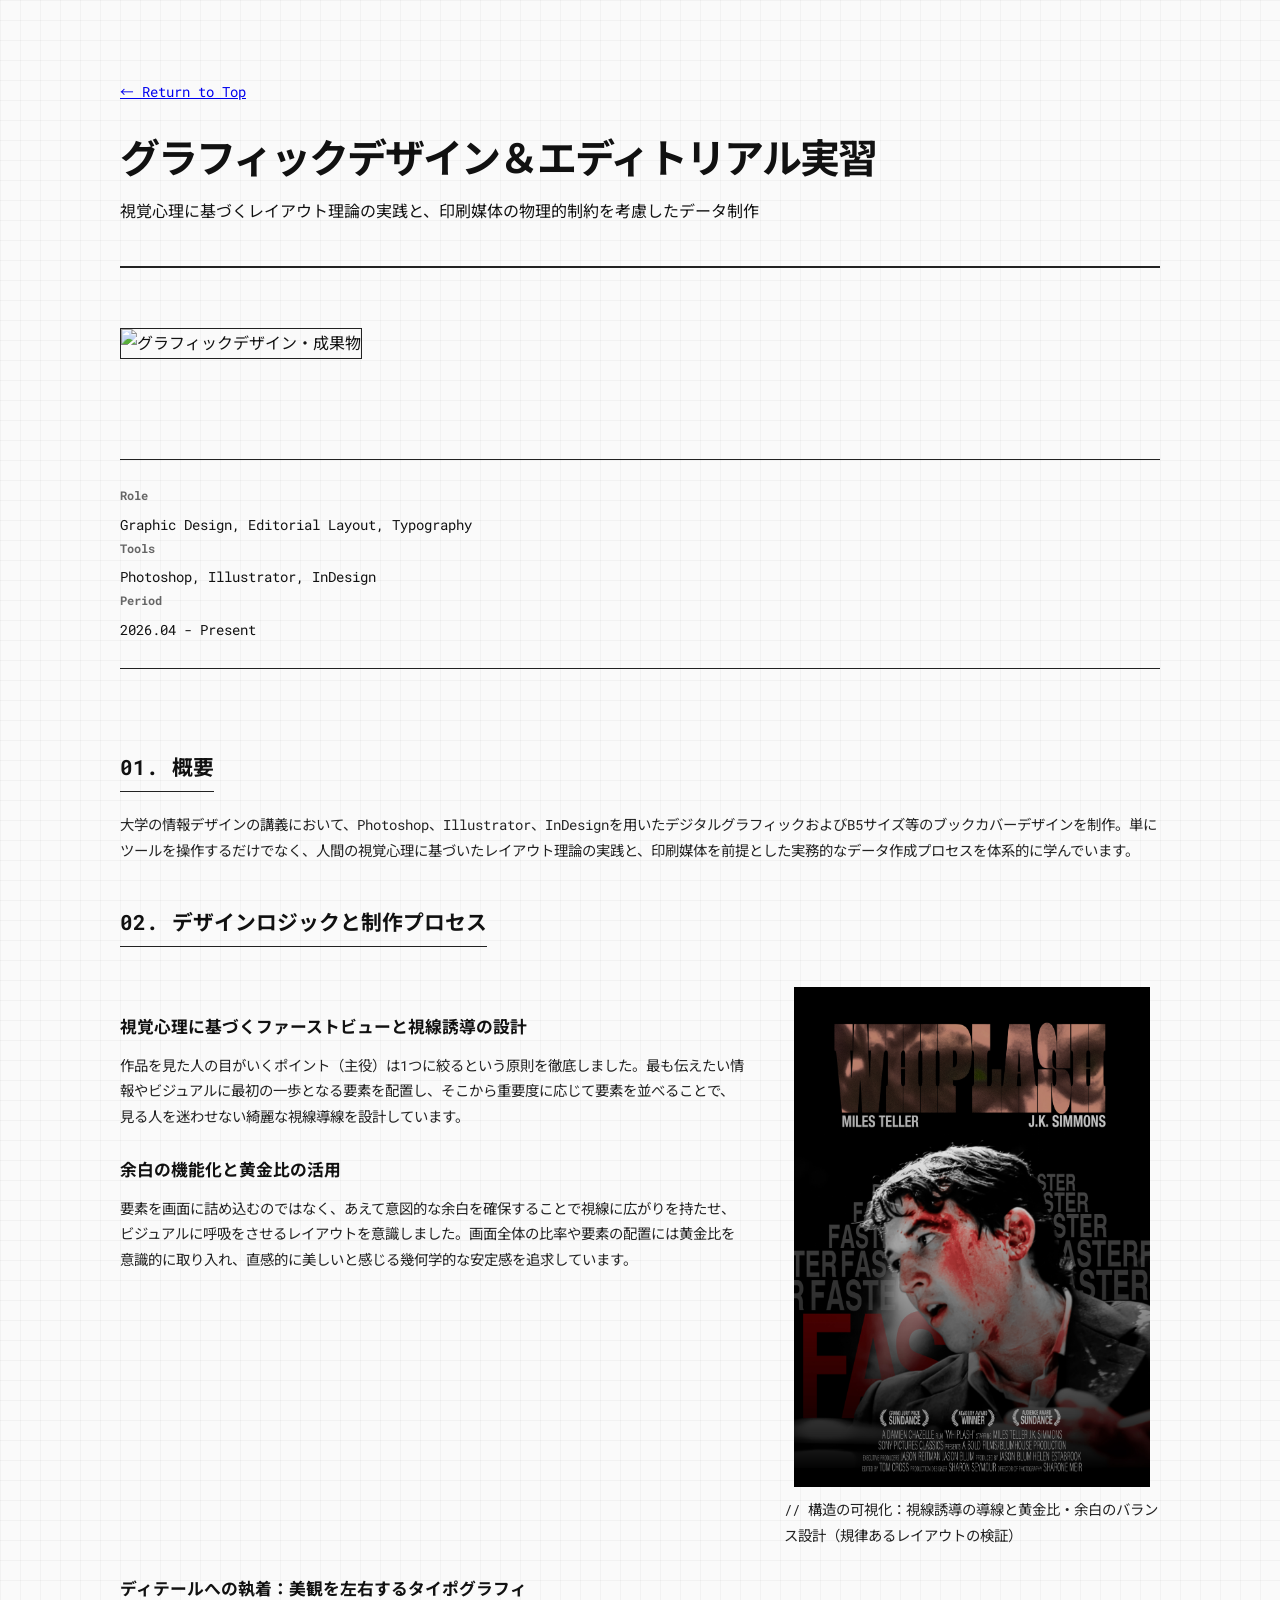
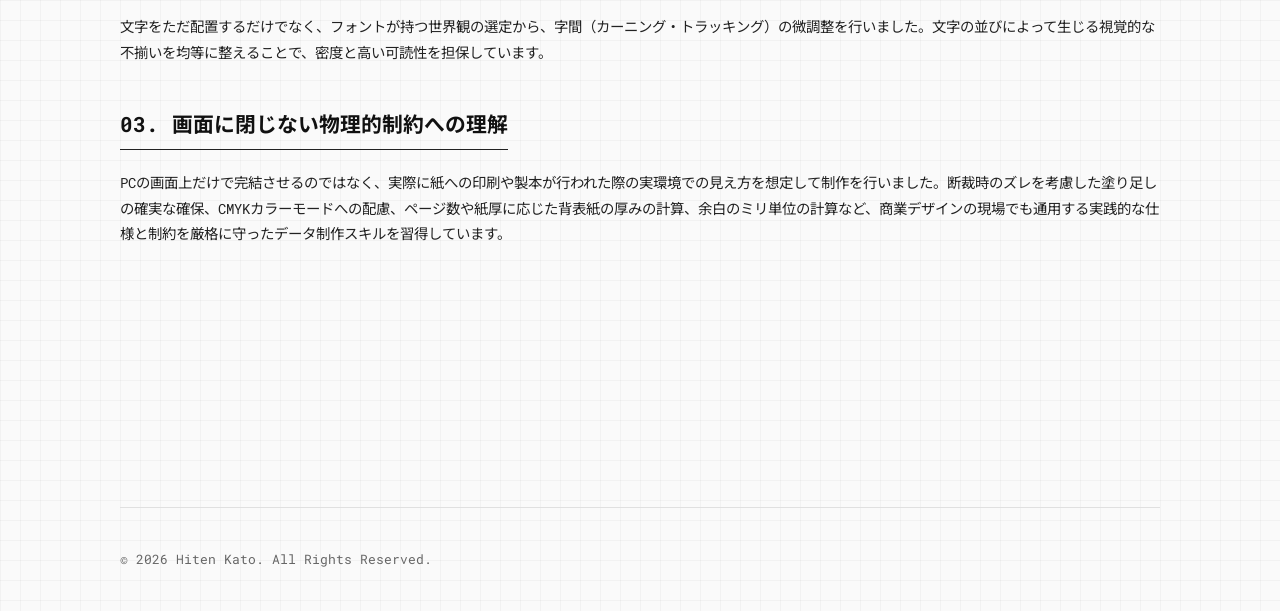
==== commit 116a8ee9: "Restore portfolio to the version before the redesign" ====
--- a/project-design.html
+++ b/project-design.html
@@ -1,36 +1,91 @@
-<!doctype html>
-<html lang="ja">
-<head>
-  <meta charset="utf-8">
-  <meta name="viewport" content="width=device-width, initial-scale=1">
-  <meta name="theme-color" content="#f5f2ec">
-  <meta name="description" content="ポスターやブックカバーの制作課題を通して、視線の流れ、文字の間隔、印刷したときの見え方を考えました。">
-  <title>画面から紙へ。伝わる順番を設計する | 加藤 飛天 Portfolio</title>
-  <link rel="preconnect" href="https://fonts.googleapis.com">
-  <link rel="preconnect" href="https://fonts.gstatic.com" crossorigin>
-  <link href="https://fonts.googleapis.com/css2?family=DM+Mono:wght@400;500&family=Noto+Sans+JP:wght@400;500;600;700&display=swap" rel="stylesheet">
-  <link rel="stylesheet" href="css/style.css">
-</head>
-<body>
-  <a class="skip-link" href="#main">本文へ移動</a>
-  <header>
-    <p class="nav-back"><a href="index.html#works">← 作品一覧に戻る</a></p>
-    <p class="eyebrow">グラフィック / 2026</p>
-    <h1>画面から紙へ。伝わる順番を設計する</h1>
-    <p class="tagline">ポスターやブックカバーの制作課題を通して、視線の流れ、文字の間隔、印刷したときの見え方を考えました。</p>
-  </header>
-  <main id="main">
-    <figure class="project-hero"><img src="images/design/design-main.webp" alt="ゲームの世界観を伝えるポスターデザイン"></figure>
-    <section class="project-meta" aria-label="制作情報"><div class="meta-grid">
-      <div><h4>担当</h4><p>大学の講義課題 / グラフィック制作</p></div>
-      <div><h4>道具</h4><p>Photoshop / Illustrator / InDesign</p></div>
-      <div><h4>制作時期</h4><p>2026.04–</p></div>
-    </div></section>
-    <div class="project-body"><section class="block"><h2>何を考えてつくったか</h2><p>大学の情報デザインの講義で、デジタルグラフィックと紙媒体の課題に取り組んでいます。掲載したポスターでは、最初に見てほしい要素を決め、情報の大きさと位置を変えながら視線の順番を考えました。</p></section><section class="block"><h2>細部を整える</h2><p>文字を選んで置くだけでなく、字間や行間を調整し、画像と文字がぶつからない余白を探ります。別のポスター課題でも、写真の強さに対してタイトルと情報をどう配置するかを試しました。</p></section><section class="block"><h2>画面の外まで考える</h2><p>印刷物では、画面上の色や寸法がそのまま完成形にはなりません。塗り足し、CMYK、断裁、背表紙の厚みなど、実物になるときの条件を確認しながらデータをつくっています。</p></section>
-      <section class="block"><h2>制作の記録</h2><div class="process-gallery"><figure class="process-figure"><img src="images/design/design-grid.webp" alt="映画を題材にしたポスターデザイン" loading="lazy"><figcaption>別のポスター課題での文字と写真の構成</figcaption></figure></div></section>
-      <nav class="project-end-nav" aria-label="作品ページの移動"><a href="index.html#works">← 作品一覧へ</a><a href="project-plamar.html">次の作品を見る ↗</a></nav>
-    </div>
-  </main>
-  <footer><p>© 2026 Hiten Kato</p></footer>
-</body>
-</html>
+<!DOCTYPE html>
+<html lang="ja">
+<head>
+    <meta charset="UTF-8">
+    <meta name="viewport" content="width=device-width, initial-scale=1.0">
+    <title>グラフィックデザイン＆エディトリアル実習 | 加藤 飛天 Portfolio</title>
+    
+    <link rel="preconnect" href="https://fonts.googleapis.com">
+    <link rel="preconnect" href="https://fonts.gstatic.com" crossorigin>
+    <link href="https://fonts.googleapis.com/css2?family=Noto+Sans+JP:wght@400;700&family=Roboto+Mono:wght@400;700&display=swap" rel="stylesheet">
+    
+    <link rel="stylesheet" href="css/style.css">
+</head>
+<body>
+
+    <header>
+        <p class="nav-back"><a href="index.html">&larr; Return to Top</a></p>
+        <h1>グラフィックデザイン＆エディトリアル実習</h1>
+        <p class="tagline">視覚心理に基づくレイアウト理論の実践と、印刷媒体の物理的制約を考慮したデータ制作</p>
+    </header>
+
+    <main>
+        <section class="project-hero">
+            <img src="images/design/design-main.jpg" alt="グラフィックデザイン・成果物" class="img-contain">
+        </section>
+
+        <section class="project-meta">
+            <div class="meta-grid">
+                <div>
+                    <h4>Role</h4>
+                    <p>Graphic Design, Editorial Layout, Typography</p>
+                </div>
+                <div>
+                    <h4>Tools</h4>
+                    <p>Photoshop, Illustrator, InDesign</p>
+                </div>
+                <div>
+                    <h4>Period</h4>
+                    <p>2026.04 - Present</p>
+                </div>
+            </div>
+        </section>
+
+        <section class="project-body">
+            
+            <div class="block">
+                <h2>01. 概要</h2>
+                <p>大学の情報デザインの講義において、Photoshop、Illustrator、InDesignを用いたデジタルグラフィックおよびB5サイズ等のブックカバーデザインを制作。単にツールを操作するだけでなく、人間の視覚心理に基づいたレイアウト理論の実践と、印刷媒体を前提とした実務的なデータ作成プロセスを体系的に学んでいます。</p>
+            </div>
+
+            <div class="block">
+                <h2>02. デザインロジックと制作プロセス</h2>
+                
+                <div class="project-split-container">
+                    
+                    <div class="split-text">
+                        <h3>視覚心理に基づくファーストビューと視線誘導の設計</h3>
+                        <p>作品を見た人の目がいくポイント（主役）は1つに絞るという原則を徹底しました。最も伝えたい情報やビジュアルに最初の一歩となる要素を配置し、そこから重要度に応じて要素を並べることで、見る人を迷わせない綺麗な視線導線を設計しています。</p>
+                        
+                        <h3>余白の機能化と黄金比の活用</h3>
+                        <p>要素を画面に詰め込むのではなく、あえて意図的な余白を確保することで視線に広がりを持たせ、ビジュアルに呼吸をさせるレイアウトを意識しました。画面全体の比率や要素の配置には黄金比を意識的に取り入れ、直感的に美しいと感じる幾何学的な安定感を追求しています。</p>
+                    </div>
+                    
+                    <div class="split-image-container">
+                        <img src="images/design/design-grid.jpg" alt="グリッドシステムと余白の設計プロセス" class="img-vertical">
+                        <p class="caption">// 構造の可視化：視線誘導の導線と黄金比・余白のバランス設計（規律あるレイアウトの検証）</p>
+                    </div>
+                    
+                </div>
+            </div>
+
+            <div class="block">
+                <h3>ディテールへの執着：美観を左右するタイポグラフィ</h3>
+                <p>文字をただ配置するだけでなく、フォントが持つ世界観の選定から、字間（カーニング・トラッキング）の微調整を行いました。文字の並びによって生じる視覚的な不揃いを均等に整えることで、密度と高い可読性を担保しています。</p>
+            </div>
+
+            <div class="block">
+                <h2>03. 画面に閉じない物理的制約への理解</h2>
+                <p>PCの画面上だけで完結させるのではなく、実際に紙への印刷や製本が行われた際の実環境での見え方を想定して制作を行いました。断裁時のズレを考慮した塗り足しの確実な確保、CMYKカラーモードへの配慮、ページ数や紙厚に応じた背表紙の厚みの計算、余白のミリ単位の計算など、商業デザインの現場でも通用する実践的な仕様と制約を厳格に守ったデータ制作スキルを習得しています。</p>
+            </div>
+
+        </section>
+    </main>
+
+    <footer>
+        <p>&copy; 2026 Hiten Kato. All Rights Reserved.</p>
+    </footer>
+
+    <script src="js/main.js"></script>
+</body>
+</html>
--- a/css/style.css
+++ b/css/style.css
@@ -1,159 +1,763 @@
 @charset "UTF-8";
-:root{--paper:#f5f2ec;--ink:#17211f;--muted:#626b66;--line:#c8cec7;--accent:#c24d32;--max:1240px}
-*,*::before,*::after{box-sizing:border-box}
-html{scroll-behavior:smooth}
-body{margin:0;background:var(--paper);color:var(--ink);font-family:"Noto Sans JP",sans-serif;line-height:1.85;-webkit-font-smoothing:antialiased}
-img{display:block;max-width:100%}
-a{color:inherit}
-a:focus-visible{outline:3px solid var(--accent);outline-offset:4px}
-::selection{background:#d9ad9f}
-.skip-link{position:absolute;left:12px;top:-100px;background:var(--ink);color:white;padding:8px 14px;z-index:20}
-.skip-link:focus{top:12px}
-.eyebrow,.work-index,.practice-num,.intro-note,.intro-side-note{font-family:"DM Mono",monospace;letter-spacing:.045em}
-.eyebrow{font-size:.72rem;text-transform:uppercase;color:var(--accent);margin:0 0 25px}
-.heading-period,.mark-dot{color:var(--accent)}
-
-/* Home: a personal editorial page, with the actual work as the visual language. */
-.home-page .site-header{max-width:var(--max);margin:auto;padding:25px 30px;display:flex;justify-content:space-between;align-items:center;border-bottom:1px solid var(--line)}
-.site-mark{font-family:"DM Mono",monospace;font-size:1.04rem;font-weight:500;letter-spacing:-.025em;text-decoration:none}
-.site-header nav{display:flex;gap:32px}
-.site-header nav a{font-size:.8rem;text-decoration:none;transition:color .2s}
-.site-header nav a:hover{color:var(--accent)}
-.home-page main{max-width:var(--max);margin:auto;padding:0 30px}
-.intro{min-height:660px;display:grid;grid-template-columns:minmax(0,1.18fr) minmax(280px,.72fr);gap:8%;align-items:center;position:relative;padding:75px 0 98px;border-bottom:1px solid var(--ink)}
-.intro-copy{padding-bottom:24px}
-.intro h1{font-size:clamp(3rem,5.4vw,5.7rem);line-height:1.35;letter-spacing:-.075em;font-weight:600;margin:0 0 36px}
-.intro h1 em{font-style:normal;position:relative;white-space:nowrap}
-.intro h1 em::after{content:"";position:absolute;height:5px;background:var(--accent);bottom:-7px;left:1%;right:2%;transform:rotate(-1deg)}
-.intro-lead{max-width:560px;font-size:1rem;line-height:2.1;margin:0}
-.intro-actions{display:flex;gap:28px;align-items:center;flex-wrap:wrap;margin-top:45px}
-.text-link{display:inline-flex;gap:48px;justify-content:space-between;align-items:center;background:var(--ink);color:var(--paper);text-decoration:none;font-weight:600;font-size:.85rem;padding:15px 19px;min-width:168px;transition:background .2s,transform .2s}
-.text-link:hover{background:var(--accent);transform:translateY(-2px)}
-.intro-note{font-size:.68rem;color:var(--muted)}
-.intro-portrait{margin:0;transform:rotate(2deg);background:#e2e1d7;padding:11px 11px 8px;box-shadow:14px 17px 0 #d9ddd6}
-.intro-portrait img{width:100%;height:430px;object-fit:cover;object-position:50% 40%;filter:saturate(.78)}
-.intro-portrait figcaption{display:flex;justify-content:space-between;gap:10px;font-size:.7rem;padding:7px 3px 0;font-family:"DM Mono","Noto Sans JP",sans-serif}
-.intro-side-note{position:absolute;right:0;bottom:25px;font-size:.67rem;color:var(--muted);margin:0}
-.home-page section{scroll-margin-top:30px}
-.works-section,.about-section,.practice-section{padding:105px 0 110px;border-bottom:1px solid var(--ink)}
-.section-heading{display:grid;grid-template-columns:1fr 1fr;column-gap:40px;align-items:end;margin-bottom:64px}
-.section-heading .eyebrow{grid-column:1/-1}
-.section-heading h2,.contact-section h2{font-size:clamp(2.2rem,4.2vw,4rem);letter-spacing:-.07em;line-height:1.35;font-weight:600;margin:0}
-.section-heading>p:last-child{max-width:410px;margin:0 0 5px;justify-self:end;color:var(--muted);font-size:.9rem}
-.works-list{display:flex;flex-direction:column;gap:102px}
-.work{display:grid;grid-template-columns:minmax(0,1.25fr) minmax(280px,.75fr);gap:6%;align-items:center}
-.work-reverse{grid-template-columns:minmax(280px,.75fr) minmax(0,1.25fr)}
-.work-reverse .work-image{grid-column:2;grid-row:1}
-.work-reverse .work-content{grid-column:1;grid-row:1}
-.work-image{display:block;overflow:hidden;background:#d8dedb}
-.work-image img{width:100%;height:490px;object-fit:cover;transition:transform .5s ease}
-.work-image:hover img,.work-small-image:hover img{transform:scale(1.035)}
-.work-featured .work-image img{object-position:50% 50%}
-.work-content{max-width:380px}
-.work-index{display:flex;gap:20px;align-items:center;color:var(--accent);font-size:.75rem;margin:0 0 24px}
-.work-index span{color:var(--muted);font-size:.69rem}
-.work h3{font-size:clamp(1.8rem,3vw,3rem);line-height:1.45;letter-spacing:-.06em;font-weight:600;margin:0 0 24px}
-.work h3 a,.work-small h3 a{text-decoration:none}
-.work h3 a:hover,.work-small h3 a:hover{color:var(--accent)}
-.work-content>p:not(.work-index){font-size:.9rem;color:#3c4843;line-height:1.95;margin:0 0 27px}
-.work-more{display:inline-flex;gap:30px;align-items:center;justify-content:space-between;text-decoration:none;font-size:.78rem;font-weight:700;border-bottom:1px solid var(--ink);padding:0 0 5px;transition:color .2s,border-color .2s}
-.work-more:hover{color:var(--accent);border-color:var(--accent)}
-.works-secondary{display:grid;grid-template-columns:1fr 1fr;gap:40px;border-top:1px solid var(--line);padding-top:58px}
-.work-small-image{display:block;overflow:hidden;background:#d8dedb}
-.work-small-image img{width:100%;height:315px;object-fit:cover;transition:transform .5s}
-.work-small:first-child .work-small-image img{object-position:50% 42%}
-.work-small .work-index{margin:24px 0 12px}
-.work-small h3{font-size:1.45rem;line-height:1.5;letter-spacing:-.04em;margin:0 0 12px}
-.work-small p:not(.work-index){font-size:.84rem;max-width:480px;color:#3c4843;margin:0 0 17px}
-.about-layout{display:grid;grid-template-columns:1fr 1fr;gap:10%}
-.about-statement{font-size:clamp(1.65rem,2.7vw,2.9rem);font-weight:600;line-height:1.55;letter-spacing:-.05em;margin:0}
-.about-statement span{color:var(--accent)}
-.about-detail>p{margin:0 0 20px;font-size:.9rem;line-height:2.15}
-.about-facts{margin:38px 0 0;border-top:1px solid var(--line)}
-.about-facts div{display:grid;grid-template-columns:100px 1fr;gap:15px;border-bottom:1px solid var(--line);padding:14px 0;font-size:.78rem}
-.about-facts dt{color:var(--muted)}.about-facts dd{margin:0}
-.practice-grid{display:grid;grid-template-columns:repeat(4,1fr);gap:0;border-top:1px solid var(--ink)}
-.practice-grid>div{padding:25px 20px 0 0;margin-right:20px;border-right:1px solid var(--line)}
-.practice-grid>div:last-child{border-right:0;margin-right:0}
-.practice-num{font-size:.72rem;color:var(--accent)}
-.practice-grid h3{font-size:1.15rem;margin:19px 0 11px}
-.practice-grid p{font-size:.78rem;color:#46524b;line-height:1.95;margin:0}
-.contact-section{padding:110px 0 120px;text-align:center}
-.contact-section h2{margin:0 0 19px}
-.contact-section>p:not(.eyebrow){font-size:.9rem;color:var(--muted);margin-bottom:30px}
-.contact-link{display:inline-flex;gap:55px;justify-content:space-between;background:var(--accent);color:white;padding:15px 20px;text-decoration:none;font-size:.83rem;font-weight:700;transition:background .2s}
-.contact-link:hover{background:var(--ink)}
-.site-footer{max-width:var(--max);margin:auto;padding:28px 30px 42px;border-top:1px solid var(--line);display:flex;justify-content:space-between;font-family:"DM Mono","Noto Sans JP",sans-serif;font-size:.7rem;color:var(--muted)}
-.site-footer a{text-decoration:none}
-
-/* Existing project stories share the same quieter page language. */
-body:not(.home-page){padding:0 28px}
-body:not(.home-page)>header,body:not(.home-page)>main,body:not(.home-page)>footer{max-width:950px;margin-left:auto;margin-right:auto}
-body:not(.home-page)>header{padding:40px 0 35px;border-bottom:1px solid var(--ink)}
-.nav-back{margin:0 0 55px;font-size:.8rem}.nav-back a{text-decoration:none;border-bottom:1px solid var(--ink);padding-bottom:5px}.nav-back a:hover{color:var(--accent);border-color:var(--accent)}
-body:not(.home-page)>header h1{font-size:clamp(2rem,4.3vw,4rem);line-height:1.4;letter-spacing:-.06em;font-weight:600;margin:0 0 16px;max-width:850px}
-.tagline{font-size:.9rem;line-height:1.8;color:var(--muted);margin:0}
-body:not(.home-page)>main{padding:45px 0 70px}
-.project-hero{margin:0 0 45px}.project-hero img{width:100%;max-height:550px;object-fit:cover}.project-hero img.img-contain{object-fit:contain;background:#e5e6e1}
-.project-meta{border-top:1px solid var(--ink);border-bottom:1px solid var(--ink);padding:21px 0;margin-bottom:78px}
-.meta-grid{display:grid;grid-template-columns:repeat(3,1fr);gap:25px}
-.meta-grid h4{font-family:"DM Mono",monospace;font-size:.7rem;color:var(--accent);margin:0 0 7px;text-transform:uppercase;font-weight:500}
-.meta-grid p{font-size:.8rem;margin:0;line-height:1.6}
-.project-body{max-width:850px;margin:auto}
-.project-body .block{margin-bottom:75px}
-.project-body h2{font-size:1.7rem;letter-spacing:-.04em;line-height:1.5;padding-bottom:15px;margin:0 0 25px;border-bottom:1px solid var(--line)}
-.project-body h3{font-size:1.1rem;line-height:1.6;margin:32px 0 12px}
-.project-body p{font-size:.9rem;line-height:2.05;margin:0 0 18px}
-.project-split-container{display:grid;grid-template-columns:minmax(0,1.35fr) minmax(0,.85fr);gap:35px;align-items:start;margin-top:26px}
-.split-image-container{min-width:0}.split-image-container img{width:100%;height:auto;max-height:510px;object-fit:contain}.split-image-container .caption,.project-body .caption{color:var(--muted);font-size:.72rem;line-height:1.6;margin:8px 0 0}
-.project-gallery-slider{display:flex;overflow-x:auto;gap:15px;scroll-snap-type:x mandatory;padding-bottom:10px}
-.slider-item{flex:0 0 68%;scroll-snap-align:start}.slider-item img{width:100%;height:330px;object-fit:cover}
-.adp-section{grid-template-columns:1.4fr .7fr}.adp-section img{max-height:340px;object-fit:contain}
-.process-gallery{display:grid;grid-template-columns:repeat(2,minmax(0,1fr));gap:24px}
-.process-figure{margin:0}.process-figure img{width:100%;height:290px;object-fit:contain;background:#e5e6e1}.process-figure figcaption{color:var(--muted);font-size:.75rem;margin-top:9px}
-.project-end-nav{display:flex;justify-content:space-between;gap:25px;border-top:1px solid var(--ink);padding:24px 0;margin-top:50px;font-size:.82rem}
-.project-end-nav a{text-decoration:none;border-bottom:1px solid currentColor}.project-end-nav a:hover{color:var(--accent)}
-body:not(.home-page)>footer{border-top:1px solid var(--line);padding:30px 0 45px;color:var(--muted);font-family:"DM Mono",monospace;font-size:.72rem}
-body:not(.home-page)>footer p{margin:0}
-
-@media(max-width:900px){
-  .intro{grid-template-columns:1fr .72fr;gap:35px;min-height:0}
-  .intro-portrait img{height:360px}
-  .work-image img{height:390px}
-  .practice-grid{grid-template-columns:repeat(2,1fr);row-gap:35px}
-  .practice-grid>div:nth-child(2){border-right:0}
-}
-@media(max-width:760px){
-  .home-page .site-header{padding:19px 18px;gap:20px;align-items:flex-start}
-  .site-header nav{gap:16px;flex-wrap:wrap;justify-content:flex-end}.site-header nav a{font-size:.72rem}
-  .home-page main{padding:0 18px}
-  .intro{padding:70px 0 75px;display:flex;flex-direction:column;align-items:stretch;gap:50px}
-  .intro-copy{padding:0}.intro h1{font-size:clamp(2.5rem,8vw,4.2rem);margin-bottom:32px}
-  .intro h1 em{white-space:normal}.intro-lead{font-size:.9rem}
-  .intro-actions{margin-top:30px}.intro-portrait{width:min(80%,350px);align-self:center;transform:rotate(2deg)}
-  .intro-portrait img{height:auto;aspect-ratio:1/1;object-fit:cover}.intro-side-note{bottom:17px}
-  .works-section,.about-section,.practice-section{padding:75px 0 80px}
-  .section-heading{display:block;margin-bottom:40px}.section-heading h2{font-size:2.25rem}.section-heading>p:last-child{margin:17px 0 0;font-size:.83rem}
-  .works-list{gap:72px}
-  .work,.work-reverse{display:flex;flex-direction:column;gap:22px;align-items:stretch}
-  .work-image{width:100%}.work-image img{height:auto;aspect-ratio:4/3}
-  .work-content{max-width:none}.work-index{margin-bottom:14px}.work h3{font-size:2rem;margin-bottom:15px}.work-content>p:not(.work-index){margin-bottom:15px}
-  .works-secondary{grid-template-columns:1fr;gap:55px;padding-top:45px}
-  .work-small-image img{height:auto;aspect-ratio:4/3}
-  .about-layout{grid-template-columns:1fr;gap:26px}
-  .about-statement{font-size:1.75rem}
-  .practice-grid{grid-template-columns:1fr 1fr;gap:25px 16px}
-  .practice-grid>div{margin:0;padding:20px 10px 0 0}.practice-grid h3{font-size:1rem}
-  .contact-section{padding:80px 0}
-  .site-footer{padding:23px 18px 35px}
-  body:not(.home-page){padding:0 18px}
-  body:not(.home-page)>header{padding:25px 0 30px}.nav-back{margin-bottom:40px}
-  .project-meta{margin-bottom:55px}.meta-grid{grid-template-columns:1fr;gap:15px}
-  .project-body h2{font-size:1.4rem}
-  .project-split-container,.adp-section{display:block}
-  .split-image-container{margin-top:22px}
-  .slider-item{flex-basis:86%}.slider-item img{height:230px}
-  .process-gallery{grid-template-columns:1fr}.process-figure img{height:auto;max-height:340px}
-}
-@media(max-width:390px){.site-header nav{gap:10px}.site-mark{font-size:.85rem}.intro h1{font-size:2.25rem}.practice-grid{grid-template-columns:1fr}.practice-grid>div{border-right:0}}
-@media(prefers-reduced-motion:reduce){html{scroll-behavior:auto}*,*::before,*::after{animation-duration:.01ms!important;transition-duration:.01ms!important}}
+
+/* ==========================================================================
+   1. デザインシステム・変数の定義（インダストリアル・ミニマリズム）
+   ========================================================================== */
+:root {
+    --bg-color: #fafafa;
+    --text-color: #111111;
+    --text-muted: #666666;
+    --accent-color: #000000;
+    --border-color: #222222;
+    --border-light: #e0e0e0;
+    --max-width: 1040px;
+    --grid-size: 20px;
+}
+
+* {
+    box-sizing: border-box;
+    margin: 0;
+    padding: 0;
+}
+
+body {
+    font-family: "Roboto Mono", "Noto Sans JP", sans-serif;
+    line-height: 1.8;
+    color: var(--text-color);
+    background-color: var(--bg-color);
+    background-image: 
+        linear-gradient(to right, rgba(0, 0, 0, 0.03) 1px, transparent 1px),
+        linear-gradient(to bottom, rgba(0, 0, 0, 0.03) 1px, transparent 1px);
+    background-size: var(--grid-size) var(--grid-size);
+    padding: 0 20px;
+}
+
+/* ==========================================================================
+   2. レイアウト ＆ 構造（ヘッダー・ナビゲーション）
+   ========================================================================== */
+header {
+    max-width: var(--max-width);
+    margin: 0 auto;
+    padding: 80px 0 40px 0;
+    border-bottom: 2px solid var(--border-color);
+}
+
+header h1 {
+    font-size: 2.5rem;
+    font-weight: 700;
+    letter-spacing: -0.05em;
+    line-height: 1.2;
+    margin-bottom: 15px;
+}
+
+nav {
+    margin-top: 40px;
+}
+
+nav ul {
+    list-style: none;
+    display: flex;
+    justify-content: flex-end;
+    gap: 30px;
+}
+
+nav a {
+    color: var(--text-color);
+    text-decoration: none;
+    font-size: 0.9rem;
+    font-weight: 700;
+    text-transform: uppercase;
+    position: relative;
+}
+
+nav a::after {
+    content: '';
+    position: absolute;
+    bottom: -4px;
+    left: 0;
+    width: 0;
+    height: 2px;
+    background-color: var(--text-color);
+    transition: width 0.2s ease;
+}
+
+nav a:hover::after {
+    width: 100%;
+}
+
+main {
+    max-width: var(--max-width);
+    margin: 0 auto;
+    padding: 60px 0;
+}
+
+section {
+    margin-bottom: 100px;
+}
+
+section h2 {
+    font-size: 1.25rem;
+    font-weight: 700;
+    text-transform: uppercase;
+    margin-bottom: 40px;
+    display: inline-block;
+    border-bottom: 2px solid var(--border-color);
+    padding-bottom: 5px;
+}
+
+/* ==========================================================================
+   3. コンポーネント（Works：ソリッド・データ構造）
+   ========================================================================== */
+.works-grid {
+    display: grid;
+    grid-template-columns: repeat(auto-fit, minmax(450px, 1fr));
+    gap: 40px;
+}
+
+.work-card {
+    display: flex;
+    flex-direction: column;
+    border: 1px solid var(--border-color);
+    background-color: #ffffff;
+    padding: 0;
+    transition: background-color 0.2s ease;
+}
+
+.work-card:hover {
+    background-color: #f0f0f0;
+}
+
+.work-card img {
+    width: 100%;
+    height: 260px;
+    object-fit: cover;
+    border-bottom: 1px solid var(--border-color);
+}
+
+.work-card-content {
+    padding: 25px;
+    display: flex;
+    flex-direction: column;
+    flex-grow: 1;
+}
+
+.work-card h3 {
+    font-size: 1.2rem;
+    font-weight: 700;
+    margin-bottom: 15px;
+    line-height: 1.4;
+}
+
+.work-card p {
+    font-size: 0.85rem;
+    color: #444444;
+    margin-bottom: 30px;
+    flex-grow: 1;
+}
+
+.btn {
+    display: inline-block;
+    align-self: flex-start;
+    background-color: var(--text-color);
+    color: #ffffff;
+    text-decoration: none;
+    padding: 10px 20px;
+    font-size: 0.8rem;
+    font-weight: 700;
+    text-transform: uppercase;
+    letter-spacing: 0.05em;
+    transition: all 0.2s ease;
+    border: 1px solid var(--border-color);
+}
+
+.btn:hover {
+    background-color: #ffffff;
+    color: var(--text-color);
+}
+
+/* ==========================================================================
+   4. About ＆ Skills セクションの最適化
+   ========================================================================== */
+.profile-container {
+    max-width: 700px;
+    font-size: 1rem;
+    line-height: 1.9;
+}
+
+.about-flex-container {
+    display: flex;
+    gap: 50px;
+    align-items: flex-start;
+    flex-wrap: wrap;
+    background-color: #ffffff;
+    border: 1px solid var(--border-color);
+    padding: 40px;
+}
+
+.profile-thumb {
+    flex: 0 0 240px;
+    width: 240px;
+    height: 240px;
+    border: 1px solid var(--border-color);
+    background-color: #e9ecef;
+}
+
+.profile-thumb img {
+    width: 100%;
+    height: 100%;
+    object-fit: cover;
+}
+
+.profile-text {
+    flex: 1;
+    min-width: 300px;
+}
+
+.profile-text h3 {
+    font-size: 1.4rem;
+    font-weight: 700;
+    margin-bottom: 5px;
+}
+
+.profile-sub {
+    font-size: 0.85rem;
+    color: var(--text-muted);
+    margin-bottom: 20px;
+    font-weight: 700;
+}
+
+.profile-text p {
+    font-size: 0.9rem;
+    line-height: 1.8;
+    color: #222222;
+    text-align: justify;
+}
+
+#skills ul {
+    list-style: none;
+    display: grid;
+    grid-template-columns: repeat(auto-fit, minmax(220px, 1fr));
+    gap: 20px;
+}
+
+#skills li {
+    border: 1px solid var(--border-light);
+    background-color: #ffffff;
+    padding: 20px;
+}
+
+#skills li strong {
+    display: block;
+    font-size: 0.85rem;
+    text-transform: uppercase;
+    color: var(--text-muted);
+    margin-bottom: 8px;
+}
+
+/* ==========================================================================
+   5. 個別ページ（Project Detail）用のレイアウト調整
+   ========================================================================== */
+.nav-back {
+    font-size: 0.85rem;
+    margin-bottom: 30px;
+}
+
+.project-hero img {
+    width: 100%;
+    height: auto;
+    max-height: 550px;
+    object-fit: cover;
+    border: 1px solid var(--border-color);
+}
+
+.project-hero img.img-contain {
+    max-height: none;
+    object-fit: contain;
+}
+
+.project-meta {
+    margin: 40px 0;
+    padding: 25px 0;
+    border-top: 1px solid var(--border-color);
+    border-bottom: 1px solid var(--border-color);
+}
+
+.meta-grid h4 {
+    font-size: 0.75rem;
+    color: var(--text-muted);
+    margin-bottom: 5px;
+}
+
+.meta-grid p {
+    font-size: 0.9rem;
+}
+
+.project-body h2 {
+    font-size: 1.3rem;
+    margin: 40px 0 20px 0;
+    border-bottom: 1px solid var(--border-color);
+    padding-bottom: 5px;
+}
+
+.project-body h3 {
+    font-size: 1.05rem;
+    margin: 25px 0 10px 0;
+}
+
+.project-body p {
+    font-size: 0.9rem;
+    color: #222222;
+}
+
+.project-images-sub {
+    display: flex;
+    gap: 20px;
+    flex-wrap: wrap;
+    margin: 30px 0;
+}
+
+.project-images-sub .img-container {
+    flex: 1;
+    min-width: 280px;
+}
+
+.project-images-sub img {
+    width: 100%;
+    height: auto;
+    border: 1px solid var(--border-color);
+}
+
+.project-images-sub .caption {
+    font-size: 0.8rem;
+    color: #6c757d;
+    margin-top: 5px;
+}
+
+footer {
+    max-width: var(--max-width);
+    margin: 100px auto 0 auto;
+    text-align: left;
+    padding: 40px 0;
+    font-size: 0.8rem;
+    color: var(--text-muted);
+    border-top: 1px solid var(--border-light);
+}
+
+/* ==========================================================================
+   6. インダストリアル・フェードイン（スクロールアニメーション）
+   ========================================================================== */
+.js-fade-in {
+    opacity: 0;
+    transform: translateY(40px);
+    transition: opacity 1.0s cubic-bezier(0.25, 1, 0.5, 1), transform 1.0s cubic-bezier(0.25, 1, 0.5, 1);
+    will-change: opacity, transform;
+}
+
+.js-fade-in.is-visible {
+    opacity: 1;
+    transform: translateY(0);
+}
+
+.works-grid .work-card:nth-child(1) { transition-delay: 0.0s; }
+.works-grid .work-card:nth-child(2) { transition-delay: 0.2s; }
+.works-grid .work-card:nth-child(3) { transition-delay: 0.4s; }
+.works-grid .work-card:nth-child(4) { transition-delay: 0.6s; }
+
+/* ==========================================================================
+   7. レスポンシブ対応（モバイル最適化）
+   ========================================================================== */
+@media screen and (max-width: 768px) {
+    body {
+        padding: 0 15px;
+    }
+
+    header {
+        padding: 40px 0 20px 0;
+        width: 100%;
+    }
+
+    header h1 {
+        font-size: 1.8rem;
+        line-height: 1.1;
+        margin-bottom: 20px;
+    }
+
+    nav ul {
+        justify-content: flex-start;
+        gap: 20px;
+    }
+
+    nav a {
+        font-size: 0.8rem;
+    }
+
+    main {
+        padding: 30px 0;
+        width: 100%;
+    }
+
+    section {
+        margin-bottom: 60px;
+    }
+
+    .works-grid {
+        grid-template-columns: 1fr;
+        gap: 25px;
+    }
+
+    .work-card img {
+        height: 200px;
+    }
+
+    .work-card-content {
+        padding: 20px;
+    }
+
+    .work-card h3 {
+        font-size: 1.1rem;
+    }
+
+    .about-flex-container {
+        flex-direction: column;
+        gap: 30px;
+        padding: 25px;
+    }
+
+    .profile-thumb {
+        flex: 0 0 auto;
+        width: 100%;
+        height: auto;
+        aspect-ratio: 1 / 1;
+    }
+
+    .profile-text {
+        width: 100%;
+    }
+
+    #skills ul {
+        grid-template-columns: repeat(auto-fit, minmax(140px, 1fr));
+        gap: 15px;
+    }
+
+    #skills li {
+        padding: 15px;
+    }
+
+    .project-hero img {
+        max-height: 300px;
+    }
+
+    .project-images-sub {
+        flex-direction: column;
+        gap: 15px;
+    }
+
+    .project-images-sub .img-container {
+        width: 100%;
+    }
+}
+/* ==========================================================================
+   12. 縦型画像（ポスター等）の巨大化防止・上限設定
+   ========================================================================== */
+/* 縦長画像が画面の大半を占拠するのを防ぐため、高さの上限を500pxに制限。
+   width: auto と組み合わせることで、アスペクト比を崩さずにスマートに縮小表示。
+*/
+.project-body img.img-vertical {
+    display: block;
+    max-height: 540px;  /* 画面内に説明文と画像が同時に収まる最適な高さ */
+    width: auto;        /* 横幅100%を解除し、比率に合わせて自動縮小 */
+    margin: 0 0 10px 0; /* 左揃えのインダストリアルなレイアウトを維持 */
+}
+
+/* ==========================================================================
+   13. 個別ページ用：テキスト・画像 左右分割（2カラム）レイアウト
+   ========================================================================== */
+
+/* PC環境ではFlexboxを使用し、テキストと縦長画像を美しく左右に整列。
+   align-items: flex-start により、画像の高さにテキストが引っ張られるのを防止。
+*/
+.project-split-container {
+    display: flex;
+    gap: 40px; /* 2カラム間のソリッドな余白を確保 */
+    align-items: flex-start;
+    margin-top: 20px;
+}
+
+/* 左側テキスト：全体の60%の幅を割り当て、読みやすさを担保 */
+.split-text {
+    flex: 0 0 60%;
+}
+
+/* 右側画像：残りの領域を充当し、画像がはみ出さないようにマキシマムを指定 */
+.split-image-container {
+    flex: 1;
+    min-width: 0; /* Flexbox内の画像縮小バグを防止するセーフティ */
+}
+
+/* 2カラム内の縦型画像スタイルを上書き最適化 */
+.split-image-container img.img-vertical {
+    width: 100%;       /* 親コンテナ（右側エリア）の幅にピタッと合わせる */
+    max-height: 500px; /* PC画面で一目で全体が収まる高さに微調整 */
+    object-fit: contain;
+    margin: 0 0 10px 0;
+}
+
+/* モバイル環境（スマホ画面）でのフォールバック処理をメディアクエリで明示 */
+@media screen and (max-width: 768px) {
+    .project-split-container {
+        flex-direction: column; /* スマホでは強制的に縦並び1カラムへ変更 */
+        gap: 20px;
+    }
+    
+    .split-text,
+    .split-image-container {
+        width: 100%; /* 横幅いっぱいに広げる */
+    }
+    
+    .split-image-container img.img-vertical {
+        max-height: 400px; /* スマホの画面高に合わせて上限をタイトに */
+    }
+}
+/* ==========================================================================
+   14. 作品①専用：横流しギャラリー（CSS Scroll Snap）＆ ADPミニ画像レイアウト
+   ========================================================================== */
+
+/* 02最後：横スクロール・ギャラリー
+   overflow-x: auto と scroll-snap-type により、JavaScriptなしで滑らかな1枚止まりを実現
+*/
+.project-gallery-slider {
+    display: flex;
+    gap: 20px;
+    overflow-x: auto;
+    scroll-snap-type: x mandatory;
+    padding-bottom: 10px;
+    -webkit-overflow-scrolling: touch; /* iOSでのスクロールを滑らかにする対策 */
+}
+
+/* スライダー内の各要素：1画面に1.5枚〜2枚見えるように幅を制限 */
+.slider-item {
+    flex: 0 0 60%; /* PC画面で程よく次の画像が見える絶妙なサイズ（60%） */
+    scroll-snap-align: start; /* スクロールが止まる位置を画像の左端に固定 */
+    min-width: 300px;
+}
+
+.slider-item img {
+    width: 100%;
+    height: 360px;
+    object-fit: cover;
+    border: 1px solid var(--border-color);
+}
+
+/* 03：ADP演習用の小さめ2連画像
+   max-width を抑え、テキストの邪魔をしないサイズ感に制限
+*/
+.project-adp-thumbs {
+    display: flex;
+    gap: 20px;
+    margin-top: 25px;
+    max-width: 700px; /* テキストの幅（700px）に揃えて締まりを出す */
+}
+
+.project-adp-thumbs .thumb-container {
+    flex: 1;
+}
+
+.project-adp-thumbs img {
+    width: 100%;
+    height: 180px; /* 高さを抑えて「小さめの画像」を維持 */
+    object-fit: cover;
+    border: 1px solid var(--border-color);
+}
+
+/* モバイル環境での最適化：スライダーの幅を広げ、2連画像を縦並びに */
+@media screen and (max-width: 768px) {
+    .slider-item {
+        flex: 0 0 85%; /* スマホでは1枚が大きく見えるように調整 */
+    }
+    
+    .slider-item img {
+        height: 240px;
+    }
+    
+    .project-adp-thumbs {
+        flex-direction: column;
+        gap: 15px;
+    }
+    
+    .project-adp-thumbs img {
+        height: 160px;
+    }
+}
+/* ==========================================================================
+   15. スライダー内画像のスタイル競合バグ修正（最優先適用）
+   ========================================================================== */
+/* セクション5の全般画像設定（width: 100%; height: auto;）がスライダー内に
+   干渉するのを防ぐため、詳細度を上げて明示的に上書き再定義。
+*/
+.project-gallery-slider .slider-item img {
+    width: 100% !important;  /* 親要素である .slider-item の幅（60%）に完全に固定 */
+    height: 360px !important; /* 高さを360pxに固定して、縦への巨大化を防止 */
+    object-fit: cover;
+}
+
+/* スマホ環境下での高さの上書き設定 */
+@media screen and (max-width: 768px) {
+    .project-gallery-slider .slider-item img {
+        height: 240px !important; /* スマホでは高さを240pxに縮小 */
+    }
+}
+/* ==========================================================================
+   16. 作品①専用：ADPセクションの画像比率最適化 ＆ 透過PNG表示バグ修正（再調整版）
+   ========================================================================== */
+
+/* 1079*497のワイド検証画面と、縦型完成写真をバランスよく見せるための比率定義 */
+.adp-section .flex-60 {
+    flex: 0 0 62%; /* ワイドな画像をしっかり魅せるために少し幅を広げる */
+}
+
+.adp-section .flex-40 {
+    flex: 0 0 34%; /* 右側の写真を適切な幅に収めて全体のバランスを維持 */
+}
+
+/* 左側：Unity合成画面（1079*497比率、枠線なし透過仕様） */
+.adp-section img.img-adp-wide {
+    width: 100%;
+    height: auto;
+    aspect-ratio: 1079 / 497; /* 1079*497の比率を完全に固定して歪みを防止 */
+    object-fit: contain;
+    background: transparent;  /* 背景を完全に透過 */
+    border: none !important;  /* 枠線を完全に消去し、透過オブジェクトを背景に馴染ませる */
+    margin-bottom: 10px;
+}
+
+/* 右側：完成写真の縦長スタイル調整（こちらは境界をはっきりさせるため枠線を維持） */
+.adp-section img.img-adp-vertical {
+    width: 100%;
+    height: auto;
+    max-height: 340px;        /* 左側のワイド画像の高さと揃うように上限を再調整 */
+    object-fit: cover;
+    border: 1px solid var(--border-color);
+    margin-bottom: 10px;
+}
+
+/* スマホ環境では、窮屈にならないよう1カラム（縦並び）へ自動フォールバック */
+@media screen and (max-width: 768px) {
+    .adp-section .flex-60,
+    .adp-section .flex-40 {
+        width: 100%;
+        flex: none;
+    }
+    
+    .adp-section img.img-adp-wide,
+    .adp-section img.img-adp-vertical {
+        max-height: none;
+        height: auto;
+    }
+}
+/* ==========================================================================
+   17. スキルセクション：インダストリアル・データシート（テーブルレイアウト）
+   ========================================================================== */
+.skills-matrix-container {
+    width: 100%;
+    overflow-x: auto; /* スマホでは表が横スクロールして崩れないように保護 */
+    border: 1px solid var(--border-color);
+    background-color: #ffffff;
+}
+
+.skills-table {
+    width: 100%;
+    border-collapse: collapse;
+    text-align: left;
+    font-size: 0.85rem;
+}
+
+.skills-table th, 
+.skills-table td {
+    padding: 15px 20px;
+    border-bottom: 1px solid var(--border-light);
+    border-right: 1px solid var(--border-light);
+}
+
+.skills-table th:last-child, 
+.skills-table td:last-child {
+    border-right: none;
+}
+
+.skills-table tr:last-child td {
+    border-bottom: none;
+}
+
+/* ヘッダー行：濃い境界線で引き締める */
+.skills-table th {
+    background-color: #fcfcfc;
+    font-weight: 700;
+    text-transform: uppercase;
+    border-bottom: 2px solid var(--border-color);
+    letter-spacing: 0.05em;
+}
+
+.table-sub {
+    font-size: 0.75rem;
+    color: var(--text-muted);
+    text-transform: none;
+    font-weight: 400;
+    display: inline-block;
+    margin-left: 5px;
+}
+
+/* カテゴリ列の固定幅と強調 */
+.cat-title {
+    font-weight: 700;
+    background-color: #fcfcfc;
+    width: 180px;
+    color: var(--text-color);
+}
+
+/* スキルバッジのソリッドデザイン */
+.skill-tag {
+    display: inline-block;
+    padding: 4px 10px;
+    margin: 4px;
+    border: 1px solid var(--border-color);
+    background-color: #ffffff;
+    font-weight: 700;
+    font-size: 0.8rem;
+}
+
+/* 現在注力している最重要スキルを反転カラーで強調 */
+.skill-tag.focus {
+    background-color: var(--text-color);
+    color: #ffffff;
+}
+
+/* 基礎知識レベルは線を細くして情報の優先度を整理 */
+.skill-tag.muted {
+    border-color: var(--border-light);
+    color: var(--text-muted);
+    font-weight: 400;
+}
+
+/* モバイル環境でのテーブル表示の最適化 */
+@media screen and (max-width: 768px) {
+    .skills-table th, 
+    .skills-table td {
+        padding: 10px 12px;
+        font-size: 0.8rem;
+    }
+    .cat-title {
+        width: 110px;
+    }
+}
+/* ==========================================================================
+   18. スキルセクション：2カラム構造への最適化
+   ========================================================================== */
+/* 2カラム化に伴い、各列の幅の比率を再定義して締まりのあるレイアウトを維持 */
+.skills-table.style-2col th:nth-child(2),
+.skills-table.style-2col td:nth-child(2) {
+    width: 40%; /* 注力スキルのエリア */
+}
+
+.skills-table.style-2col th:nth-child(3),
+.skills-table.style-2col td:nth-child(3) {
+    width: 45%; /* 基礎知識のエリア */
+}
